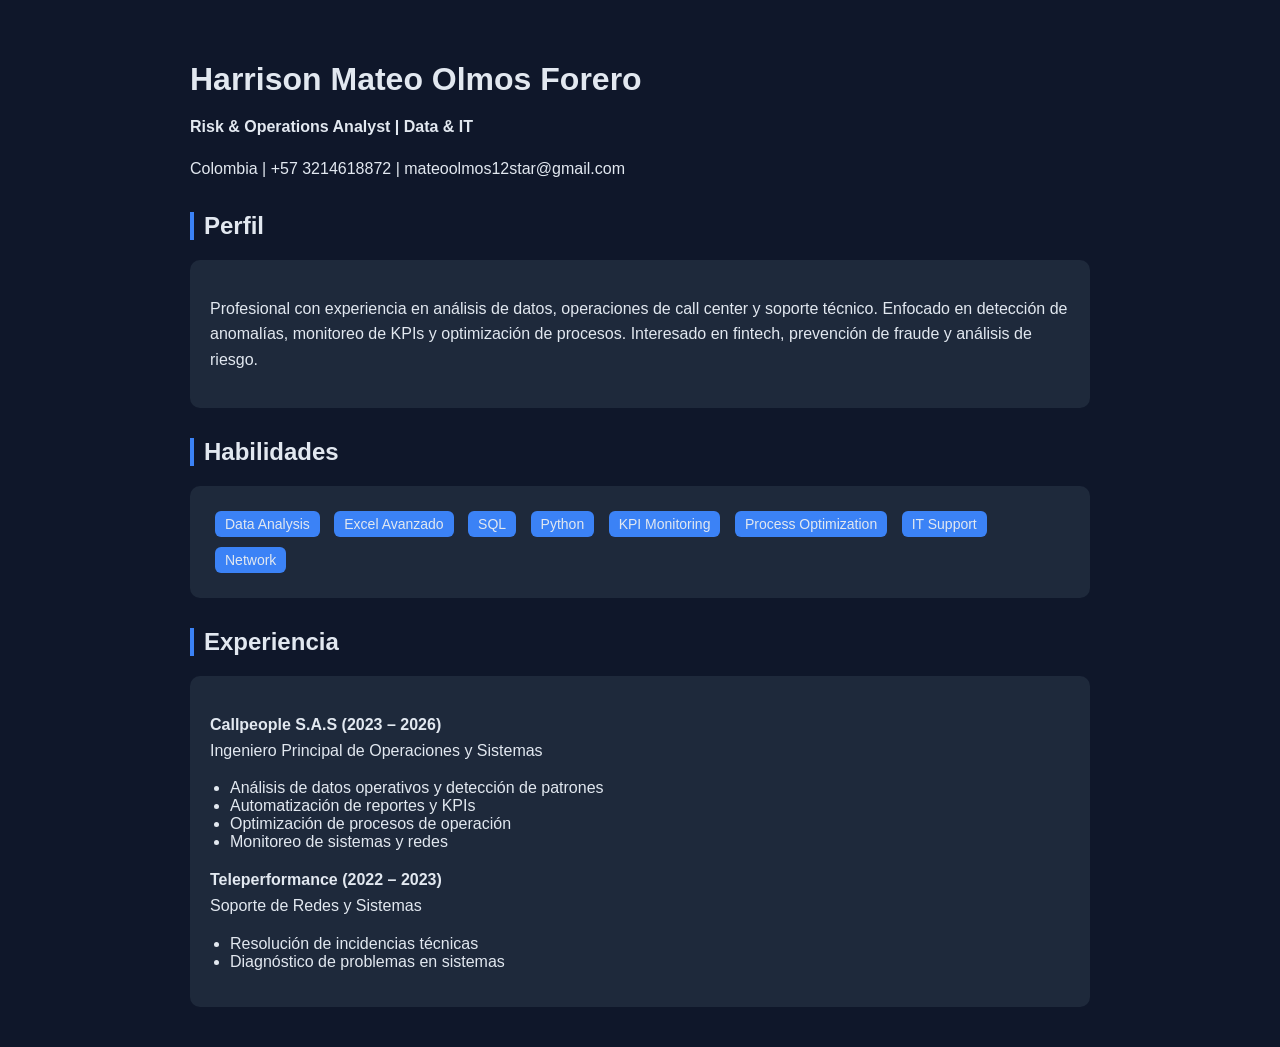
==== index.html @ 79a31e53 "Harrison Olmos This file contains a personal webpage for Harrison Olmos, detailing his professional " ====
<!DOCTYPE html>
<html lang="es">
<head>
<meta charset="UTF-8">
<title>Harrison Olmos | Risk & Data Analyst</title>

<style>
body {
    font-family: 'Segoe UI', sans-serif;
    background: #0f172a;
    color: #e2e8f0;
    margin: 0;
}

.container {
    max-width: 900px;
    margin: auto;
    padding: 40px;
}

h1 {
    font-size: 32px;
    margin-bottom: 5px;
}

h2 {
    border-left: 4px solid #3b82f6;
    padding-left: 10px;
    margin-top: 30px;
}

p {
    line-height: 1.6;
}

.card {
    background: #1e293b;
    padding: 20px;
    border-radius: 10px;
    margin-top: 15px;
}

ul {
    padding-left: 20px;
}

.tag {
    display: inline-block;
    background: #3b82f6;
    padding: 5px 10px;
    margin: 5px;
    border-radius: 6px;
    font-size: 14px;
}
</style>

</head>

<body>

<div class="container">

<h1>Harrison Mateo Olmos Forero</h1>
<p><b>Risk & Operations Analyst | Data & IT</b></p>
<p>Colombia | +57 3214618872 | mateoolmos12star@gmail.com</p>

<h2>Perfil</h2>
<div class="card">
<p>
Profesional con experiencia en análisis de datos, operaciones de call center y soporte técnico.
Enfocado en detección de anomalías, monitoreo de KPIs y optimización de procesos.
Interesado en fintech, prevención de fraude y análisis de riesgo.
</p>
</div>

<h2>Habilidades</h2>
<div class="card">
<span class="tag">Data Analysis</span>
<span class="tag">Excel Avanzado</span>
<span class="tag">SQL</span>
<span class="tag">Python</span>
<span class="tag">KPI Monitoring</span>
<span class="tag">Process Optimization</span>
<span class="tag">IT Support</span>
<span class="tag">Network</span>
</div>

<h2>Experiencia</h2>
<div class="card">
<p><b>Callpeople S.A.S (2023 – 2026)</b><br>
Ingeniero Principal de Operaciones y Sistemas</p>

<ul>
<li>Análisis de datos operativos y detección de patrones</li>
<li>Automatización de reportes y KPIs</li>
<li>Optimización de procesos de operación</li>
<li>Monitoreo de sistemas y redes</li>
</ul>

<p><b>Teleperformance (2022 – 2023)</b><br>
Soporte de Redes y Sistemas</p>

<ul>
<li>Resolución de incidencias técnicas</li>
<li>Diagnóstico de problemas en sistemas</li>
</ul>

</div>

</div>

</body>
</html>
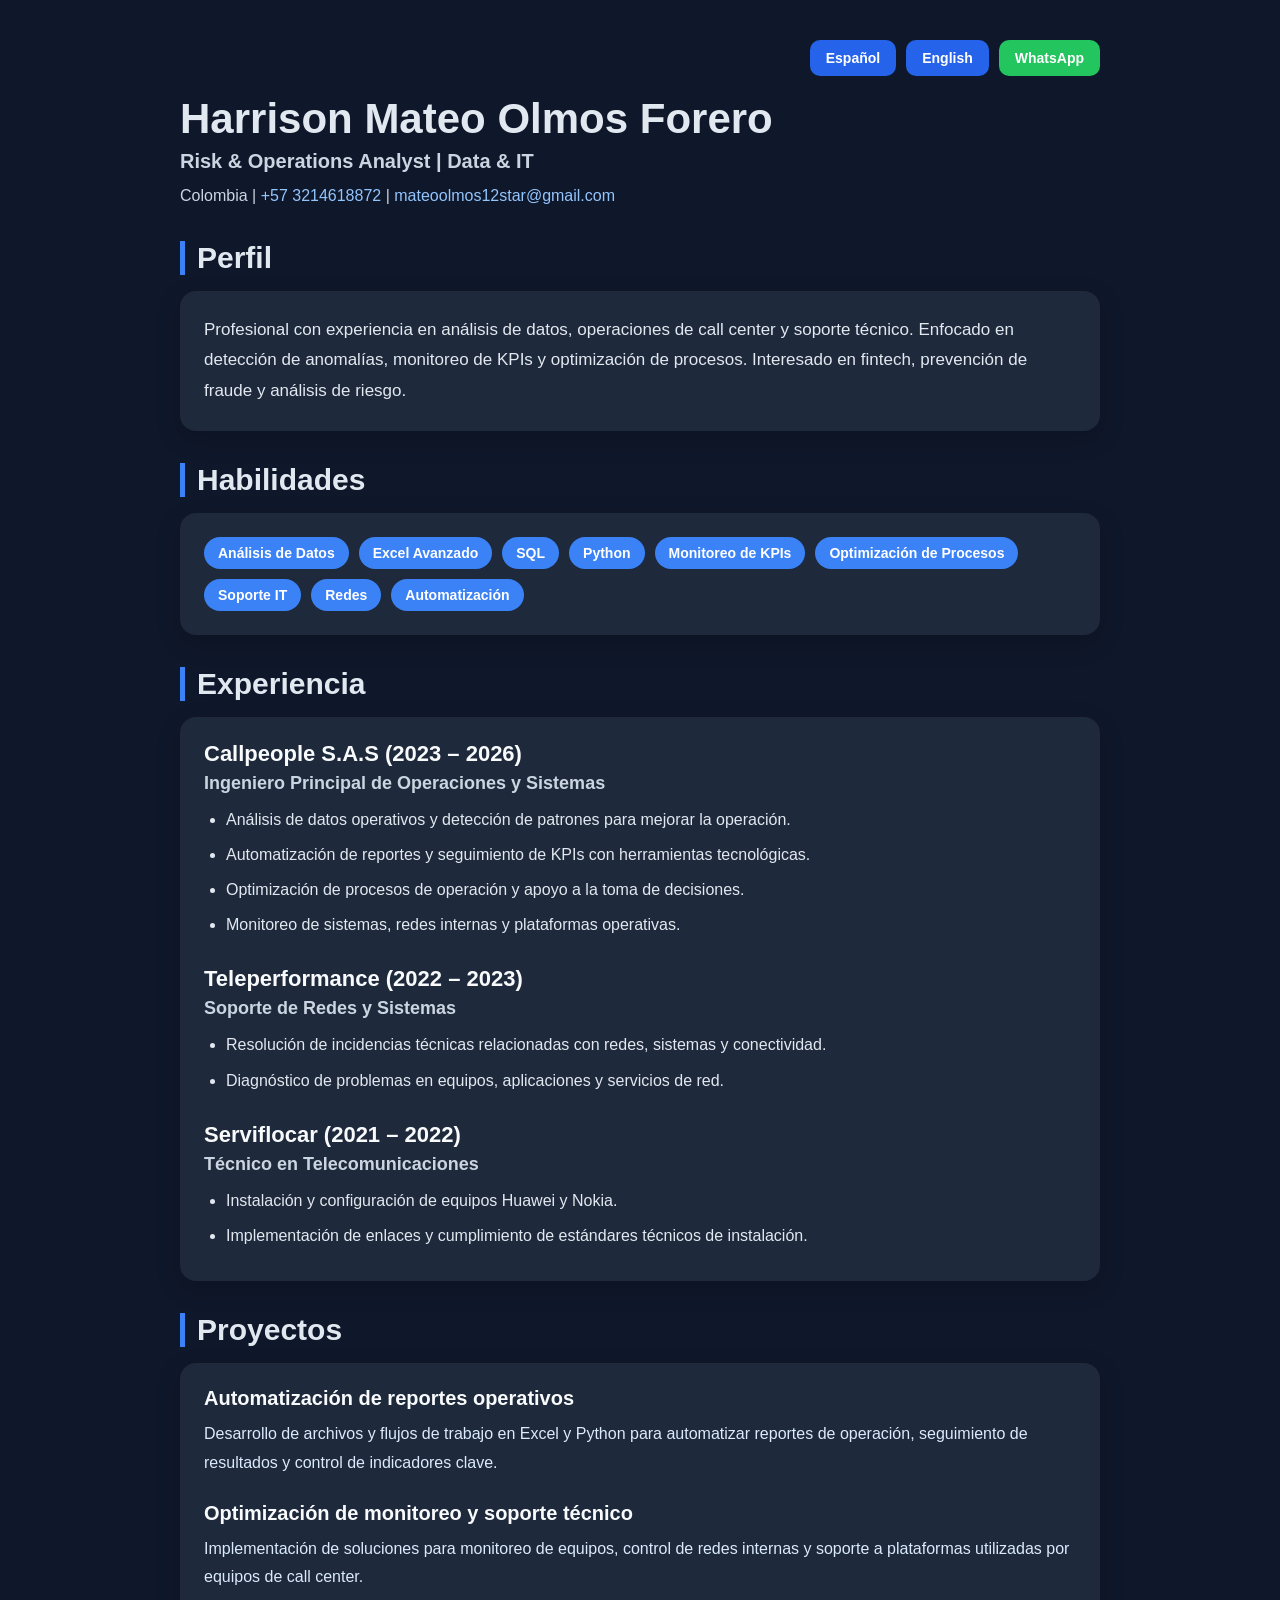
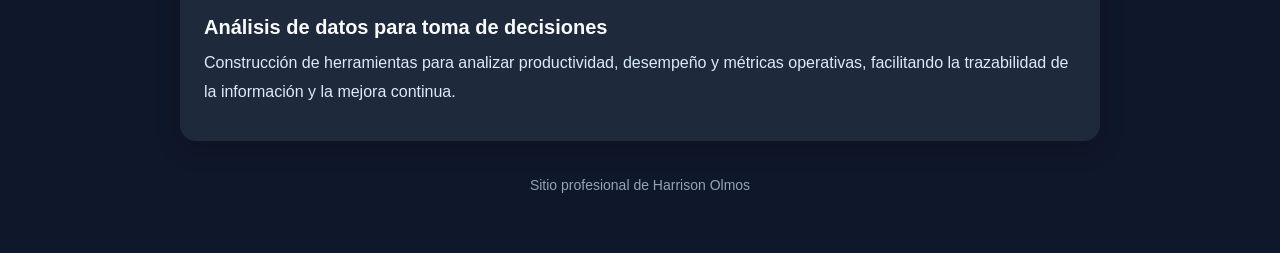
==== commit bbbc019e: "Refactor index.html for improved layout and styles Updated the HTML structure and styles for the per" ====
--- a/index.html
+++ b/index.html
@@ -1,113 +1,422 @@
 <!DOCTYPE html>
 <html lang="es">
 <head>
-<meta charset="UTF-8">
-<title>Harrison Olmos | Risk & Data Analyst</title>
-
-<style>
-body {
-    font-family: 'Segoe UI', sans-serif;
-    background: #0f172a;
-    color: #e2e8f0;
-    margin: 0;
-}
-
-.container {
-    max-width: 900px;
-    margin: auto;
-    padding: 40px;
-}
-
-h1 {
-    font-size: 32px;
-    margin-bottom: 5px;
-}
-
-h2 {
-    border-left: 4px solid #3b82f6;
-    padding-left: 10px;
-    margin-top: 30px;
-}
-
-p {
-    line-height: 1.6;
-}
-
-.card {
-    background: #1e293b;
-    padding: 20px;
-    border-radius: 10px;
-    margin-top: 15px;
-}
-
-ul {
-    padding-left: 20px;
-}
-
-.tag {
-    display: inline-block;
-    background: #3b82f6;
-    padding: 5px 10px;
-    margin: 5px;
-    border-radius: 6px;
-    font-size: 14px;
-}
-</style>
-
+  <meta charset="UTF-8" />
+  <meta name="viewport" content="width=device-width, initial-scale=1.0" />
+  <title>Harrison Olmos | Risk & Operations Analyst</title>
+  <style>
+    * {
+      box-sizing: border-box;
+    }
+
+    body {
+      font-family: "Segoe UI", Arial, sans-serif;
+      background: #0f172a;
+      color: #e2e8f0;
+      margin: 0;
+      padding: 0;
+    }
+
+    .container {
+      max-width: 960px;
+      margin: auto;
+      padding: 40px 20px 60px;
+    }
+
+    .topbar {
+      display: flex;
+      justify-content: flex-end;
+      gap: 10px;
+      margin-bottom: 20px;
+      flex-wrap: wrap;
+    }
+
+    .btn {
+      display: inline-block;
+      border: none;
+      border-radius: 10px;
+      padding: 10px 16px;
+      font-size: 14px;
+      font-weight: 600;
+      text-decoration: none;
+      cursor: pointer;
+      transition: 0.2s ease;
+    }
+
+    .btn-primary {
+      background: #2563eb;
+      color: white;
+    }
+
+    .btn-primary:hover {
+      background: #1d4ed8;
+    }
+
+    .btn-whatsapp {
+      background: #22c55e;
+      color: white;
+    }
+
+    .btn-whatsapp:hover {
+      background: #16a34a;
+    }
+
+    h1 {
+      font-size: 42px;
+      margin: 0 0 8px;
+      line-height: 1.1;
+    }
+
+    .subtitle {
+      font-size: 20px;
+      font-weight: 700;
+      color: #cbd5e1;
+      margin-bottom: 10px;
+    }
+
+    .contact {
+      font-size: 16px;
+      color: #cbd5e1;
+      margin-bottom: 30px;
+      line-height: 1.6;
+    }
+
+    .contact a {
+      color: #93c5fd;
+      text-decoration: none;
+    }
+
+    .contact a:hover {
+      text-decoration: underline;
+    }
+
+    h2 {
+      border-left: 5px solid #3b82f6;
+      padding-left: 12px;
+      margin-top: 32px;
+      margin-bottom: 16px;
+      font-size: 30px;
+    }
+
+    .card {
+      background: #1e293b;
+      border-radius: 16px;
+      padding: 24px;
+      margin-bottom: 22px;
+      box-shadow: 0 8px 24px rgba(0, 0, 0, 0.18);
+    }
+
+    p {
+      line-height: 1.8;
+      font-size: 17px;
+      margin: 0;
+    }
+
+    .tags {
+      display: flex;
+      flex-wrap: wrap;
+      gap: 10px;
+    }
+
+    .tag {
+      background: #3b82f6;
+      color: white;
+      padding: 8px 14px;
+      border-radius: 999px;
+      font-size: 14px;
+      font-weight: 600;
+    }
+
+    .job {
+      margin-bottom: 28px;
+    }
+
+    .job:last-child {
+      margin-bottom: 0;
+    }
+
+    .job-title {
+      font-size: 22px;
+      font-weight: 800;
+      margin-bottom: 6px;
+      color: #f8fafc;
+    }
+
+    .job-role {
+      font-size: 18px;
+      color: #cbd5e1;
+      margin-bottom: 12px;
+      font-weight: 600;
+    }
+
+    ul {
+      margin: 0;
+      padding-left: 22px;
+    }
+
+    li {
+      margin-bottom: 8px;
+      line-height: 1.7;
+      font-size: 16px;
+    }
+
+    .project {
+      margin-bottom: 24px;
+    }
+
+    .project:last-child {
+      margin-bottom: 0;
+    }
+
+    .project-title {
+      font-size: 20px;
+      font-weight: 800;
+      margin-bottom: 10px;
+      color: #f8fafc;
+    }
+
+    .project-desc {
+      font-size: 16px;
+      line-height: 1.8;
+      color: #dbeafe;
+      margin-bottom: 10px;
+    }
+
+    .footer {
+      margin-top: 36px;
+      text-align: center;
+      color: #94a3b8;
+      font-size: 14px;
+    }
+
+    @media (max-width: 700px) {
+      h1 {
+        font-size: 30px;
+      }
+
+      .subtitle {
+        font-size: 17px;
+      }
+
+      h2 {
+        font-size: 24px;
+      }
+
+      .card {
+        padding: 18px;
+      }
+    }
+  </style>
 </head>
-
 <body>
-
-<div class="container">
-
-<h1>Harrison Mateo Olmos Forero</h1>
-<p><b>Risk & Operations Analyst | Data & IT</b></p>
-<p>Colombia | +57 3214618872 | mateoolmos12star@gmail.com</p>
-
-<h2>Perfil</h2>
-<div class="card">
-<p>
-Profesional con experiencia en análisis de datos, operaciones de call center y soporte técnico.
-Enfocado en detección de anomalías, monitoreo de KPIs y optimización de procesos.
-Interesado en fintech, prevención de fraude y análisis de riesgo.
-</p>
-</div>
-
-<h2>Habilidades</h2>
-<div class="card">
-<span class="tag">Data Analysis</span>
-<span class="tag">Excel Avanzado</span>
-<span class="tag">SQL</span>
-<span class="tag">Python</span>
-<span class="tag">KPI Monitoring</span>
-<span class="tag">Process Optimization</span>
-<span class="tag">IT Support</span>
-<span class="tag">Network</span>
-</div>
-
-<h2>Experiencia</h2>
-<div class="card">
-<p><b>Callpeople S.A.S (2023 – 2026)</b><br>
-Ingeniero Principal de Operaciones y Sistemas</p>
-
-<ul>
-<li>Análisis de datos operativos y detección de patrones</li>
-<li>Automatización de reportes y KPIs</li>
-<li>Optimización de procesos de operación</li>
-<li>Monitoreo de sistemas y redes</li>
-</ul>
-
-<p><b>Teleperformance (2022 – 2023)</b><br>
-Soporte de Redes y Sistemas</p>
-
-<ul>
-<li>Resolución de incidencias técnicas</li>
-<li>Diagnóstico de problemas en sistemas</li>
-</ul>
-
-</div>
-
-</div>
-
+  <div class="container">
+    <div class="topbar">
+      <button class="btn btn-primary" onclick="setLanguage('es')">Español</button>
+      <button class="btn btn-primary" onclick="setLanguage('en')">English</button>
+      <a
+        class="btn btn-whatsapp"
+        href="https://wa.me/573214618872"
+        target="_blank"
+        rel="noopener noreferrer"
+      >
+        WhatsApp
+      </a>
+    </div>
+
+    <h1 id="name">Harrison Mateo Olmos Forero</h1>
+    <div class="subtitle" id="headline">Risk & Operations Analyst | Data & IT</div>
+    <div class="contact">
+      <span id="location">Colombia</span> |
+      <a href="tel:+573214618872">+57 3214618872</a> |
+      <a href="mailto:mateoolmos12star@gmail.com">mateoolmos12star@gmail.com</a>
+    </div>
+
+    <h2 id="profile-title">Perfil</h2>
+    <div class="card">
+      <p id="profile-text">
+        Profesional con experiencia en análisis de datos, operaciones de call center y soporte técnico.
+        Enfocado en detección de anomalías, monitoreo de KPIs y optimización de procesos. Interesado en
+        fintech, prevención de fraude y análisis de riesgo.
+      </p>
+    </div>
+
+    <h2 id="skills-title">Habilidades</h2>
+    <div class="card">
+      <div class="tags">
+        <span class="tag" data-es="Análisis de Datos" data-en="Data Analysis">Análisis de Datos</span>
+        <span class="tag" data-es="Excel Avanzado" data-en="Advanced Excel">Excel Avanzado</span>
+        <span class="tag" data-es="SQL" data-en="SQL">SQL</span>
+        <span class="tag" data-es="Python" data-en="Python">Python</span>
+        <span class="tag" data-es="Monitoreo de KPIs" data-en="KPI Monitoring">Monitoreo de KPIs</span>
+        <span class="tag" data-es="Optimización de Procesos" data-en="Process Optimization">Optimización de Procesos</span>
+        <span class="tag" data-es="Soporte IT" data-en="IT Support">Soporte IT</span>
+        <span class="tag" data-es="Redes" data-en="Networks">Redes</span>
+        <span class="tag" data-es="Automatización" data-en="Automation">Automatización</span>
+      </div>
+    </div>
+
+    <h2 id="experience-title">Experiencia</h2>
+    <div class="card">
+      <div class="job">
+        <div class="job-title">Callpeople S.A.S (2023 – 2026)</div>
+        <div class="job-role" id="job1-role">Ingeniero Principal de Operaciones y Sistemas</div>
+        <ul>
+          <li id="job1-li1">Análisis de datos operativos y detección de patrones para mejorar la operación.</li>
+          <li id="job1-li2">Automatización de reportes y seguimiento de KPIs con herramientas tecnológicas.</li>
+          <li id="job1-li3">Optimización de procesos de operación y apoyo a la toma de decisiones.</li>
+          <li id="job1-li4">Monitoreo de sistemas, redes internas y plataformas operativas.</li>
+        </ul>
+      </div>
+
+      <div class="job">
+        <div class="job-title">Teleperformance (2022 – 2023)</div>
+        <div class="job-role" id="job2-role">Soporte de Redes y Sistemas</div>
+        <ul>
+          <li id="job2-li1">Resolución de incidencias técnicas relacionadas con redes, sistemas y conectividad.</li>
+          <li id="job2-li2">Diagnóstico de problemas en equipos, aplicaciones y servicios de red.</li>
+        </ul>
+      </div>
+
+      <div class="job">
+        <div class="job-title">Serviflocar (2021 – 2022)</div>
+        <div class="job-role" id="job3-role">Técnico en Telecomunicaciones</div>
+        <ul>
+          <li id="job3-li1">Instalación y configuración de equipos Huawei y Nokia.</li>
+          <li id="job3-li2">Implementación de enlaces y cumplimiento de estándares técnicos de instalación.</li>
+        </ul>
+      </div>
+    </div>
+
+    <h2 id="projects-title">Proyectos</h2>
+    <div class="card">
+      <div class="project">
+        <div class="project-title" id="project1-title">Automatización de reportes operativos</div>
+        <div class="project-desc" id="project1-desc">
+          Desarrollo de archivos y flujos de trabajo en Excel y Python para automatizar reportes de operación,
+          seguimiento de resultados y control de indicadores clave.
+        </div>
+      </div>
+
+      <div class="project">
+        <div class="project-title" id="project2-title">Optimización de monitoreo y soporte técnico</div>
+        <div class="project-desc" id="project2-desc">
+          Implementación de soluciones para monitoreo de equipos, control de redes internas y soporte a plataformas
+          utilizadas por equipos de call center.
+        </div>
+      </div>
+
+      <div class="project">
+        <div class="project-title" id="project3-title">Análisis de datos para toma de decisiones</div>
+        <div class="project-desc" id="project3-desc">
+          Construcción de herramientas para analizar productividad, desempeño y métricas operativas, facilitando la
+          trazabilidad de la información y la mejora continua.
+        </div>
+      </div>
+    </div>
+
+    <div class="footer" id="footer-text">
+      Sitio profesional de Harrison Olmos
+    </div>
+  </div>
+
+  <script>
+    const content = {
+      es: {
+        headline: "Risk & Operations Analyst | Data & IT",
+        location: "Colombia",
+        profileTitle: "Perfil",
+        profileText:
+          "Profesional con experiencia en análisis de datos, operaciones de call center y soporte técnico. Enfocado en detección de anomalías, monitoreo de KPIs y optimización de procesos. Interesado en fintech, prevención de fraude y análisis de riesgo.",
+        skillsTitle: "Habilidades",
+        experienceTitle: "Experiencia",
+        job1Role: "Ingeniero Principal de Operaciones y Sistemas",
+        job1Li1: "Análisis de datos operativos y detección de patrones para mejorar la operación.",
+        job1Li2: "Automatización de reportes y seguimiento de KPIs con herramientas tecnológicas.",
+        job1Li3: "Optimización de procesos de operación y apoyo a la toma de decisiones.",
+        job1Li4: "Monitoreo de sistemas, redes internas y plataformas operativas.",
+        job2Role: "Soporte de Redes y Sistemas",
+        job2Li1: "Resolución de incidencias técnicas relacionadas con redes, sistemas y conectividad.",
+        job2Li2: "Diagnóstico de problemas en equipos, aplicaciones y servicios de red.",
+        job3Role: "Técnico en Telecomunicaciones",
+        job3Li1: "Instalación y configuración de equipos Huawei y Nokia.",
+        job3Li2: "Implementación de enlaces y cumplimiento de estándares técnicos de instalación.",
+        projectsTitle: "Proyectos",
+        project1Title: "Automatización de reportes operativos",
+        project1Desc:
+          "Desarrollo de archivos y flujos de trabajo en Excel y Python para automatizar reportes de operación, seguimiento de resultados y control de indicadores clave.",
+        project2Title: "Optimización de monitoreo y soporte técnico",
+        project2Desc:
+          "Implementación de soluciones para monitoreo de equipos, control de redes internas y soporte a plataformas utilizadas por equipos de call center.",
+        project3Title: "Análisis de datos para toma de decisiones",
+        project3Desc:
+          "Construcción de herramientas para analizar productividad, desempeño y métricas operativas, facilitando la trazabilidad de la información y la mejora continua.",
+        footer: "Sitio profesional de Harrison Olmos"
+      },
+      en: {
+        headline: "Risk & Operations Analyst | Data & IT",
+        location: "Colombia",
+        profileTitle: "Profile",
+        profileText:
+          "Professional with experience in data analysis, call center operations, and technical support. Focused on anomaly detection, KPI monitoring, and process optimization. Interested in fintech, fraud prevention, and risk analysis.",
+        skillsTitle: "Skills",
+        experienceTitle: "Experience",
+        job1Role: "Lead Operations & Systems Engineer",
+        job1Li1: "Operational data analysis and pattern detection to improve performance.",
+        job1Li2: "Automation of reports and KPI tracking using technology-driven tools.",
+        job1Li3: "Process optimization and support for operational decision-making.",
+        job1Li4: "Monitoring of systems, internal networks, and operational platforms.",
+        job2Role: "Network & Systems Support",
+        job2Li1: "Resolution of technical incidents related to networks, systems, and connectivity.",
+        job2Li2: "Diagnosis of issues involving devices, applications, and network services.",
+        job3Role: "Telecommunications Technician",
+        job3Li1: "Installation and configuration of Huawei and Nokia equipment.",
+        job3Li2: "Link deployment and compliance with technical installation standards.",
+        projectsTitle: "Projects",
+        project1Title: "Operational reporting automation",
+        project1Desc:
+          "Development of Excel and Python workflows to automate operational reports, performance tracking, and key indicator control.",
+        project2Title: "Monitoring and technical support optimization",
+        project2Desc:
+          "Implementation of solutions for device monitoring, internal network control, and support for platforms used by call center teams.",
+        project3Title: "Data analysis for decision-making",
+        project3Desc:
+          "Built tools to analyze productivity, performance, and operational metrics, improving traceability and continuous improvement.",
+        footer: "Professional website of Harrison Olmos"
+      }
+    };
+
+    function setLanguage(lang) {
+      document.documentElement.lang = lang;
+      document.getElementById("headline").textContent = content[lang].headline;
+      document.getElementById("location").textContent = content[lang].location;
+      document.getElementById("profile-title").textContent = content[lang].profileTitle;
+      document.getElementById("profile-text").textContent = content[lang].profileText;
+      document.getElementById("skills-title").textContent = content[lang].skillsTitle;
+      document.getElementById("experience-title").textContent = content[lang].experienceTitle;
+      document.getElementById("job1-role").textContent = content[lang].job1Role;
+      document.getElementById("job1-li1").textContent = content[lang].job1Li1;
+      document.getElementById("job1-li2").textContent = content[lang].job1Li2;
+      document.getElementById("job1-li3").textContent = content[lang].job1Li3;
+      document.getElementById("job1-li4").textContent = content[lang].job1Li4;
+      document.getElementById("job2-role").textContent = content[lang].job2Role;
+      document.getElementById("job2-li1").textContent = content[lang].job2Li1;
+      document.getElementById("job2-li2").textContent = content[lang].job2Li2;
+      document.getElementById("job3-role").textContent = content[lang].job3Role;
+      document.getElementById("job3-li1").textContent = content[lang].job3Li1;
+      document.getElementById("job3-li2").textContent = content[lang].job3Li2;
+      document.getElementById("projects-title").textContent = content[lang].projectsTitle;
+      document.getElementById("project1-title").textContent = content[lang].project1Title;
+      document.getElementById("project1-desc").textContent = content[lang].project1Desc;
+      document.getElementById("project2-title").textContent = content[lang].project2Title;
+      document.getElementById("project2-desc").textContent = content[lang].project2Desc;
+      document.getElementById("project3-title").textContent = content[lang].project3Title;
+      document.getElementById("project3-desc").textContent = content[lang].project3Desc;
+      document.getElementById("footer-text").textContent = content[lang].footer;
+
+      document.querySelectorAll(".tag").forEach(tag => {
+        tag.textContent = tag.getAttribute(`data-${lang}`);
+      });
+    }
+  </script>
 </body>
 </html>
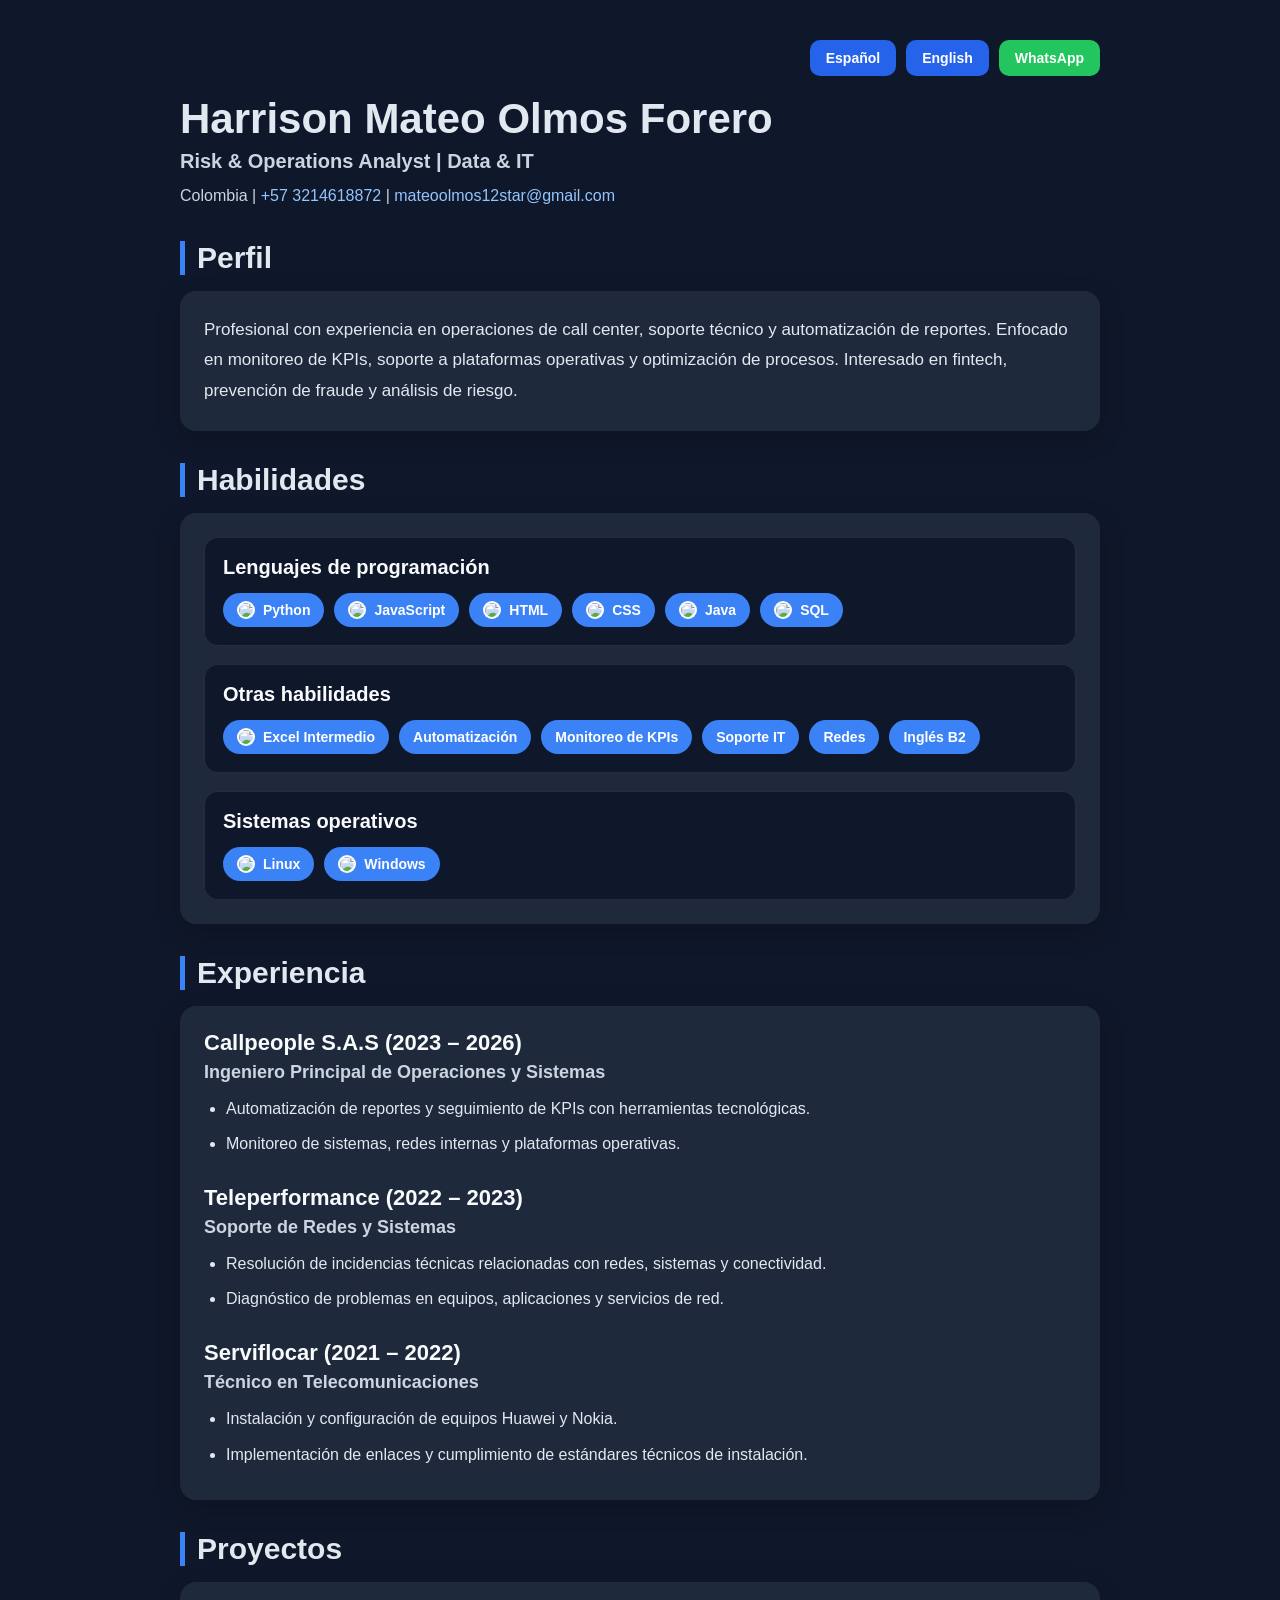
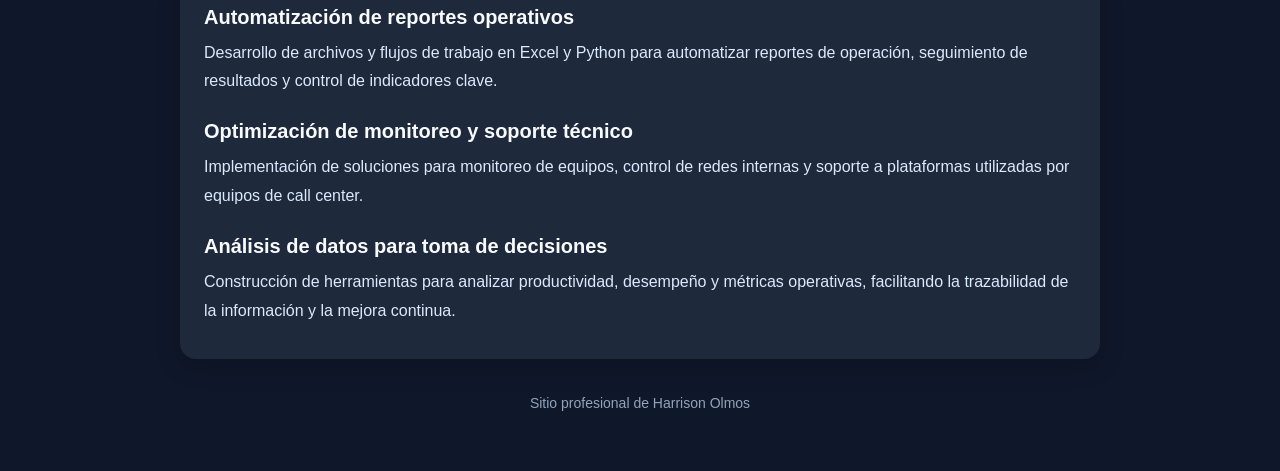
==== commit a67ef0ab: "Update Excel icon in skills section" ====
--- a/index.html
+++ b/index.html
@@ -98,6 +98,13 @@
       font-size: 30px;
     }
 
+    h3 {
+      font-size: 20px;
+      margin-top: 0;
+      margin-bottom: 14px;
+      color: #f8fafc;
+    }
+
     .card {
       background: #1e293b;
       border-radius: 16px;
@@ -106,6 +113,18 @@
       box-shadow: 0 8px 24px rgba(0, 0, 0, 0.18);
     }
 
+    .subcard {
+      background: #0f172a;
+      border: 1px solid rgba(148, 163, 184, 0.15);
+      border-radius: 14px;
+      padding: 18px;
+      margin-bottom: 18px;
+    }
+
+    .subcard:last-child {
+      margin-bottom: 0;
+    }
+
     p {
       line-height: 1.8;
       font-size: 17px;
@@ -119,6 +138,9 @@
     }
 
     .tag {
+      display: inline-flex;
+      align-items: center;
+      gap: 8px;
       background: #3b82f6;
       color: white;
       padding: 8px 14px;
@@ -127,6 +149,20 @@
       font-weight: 600;
     }
 
+    .tag-icon {
+      width: 18px;
+      height: 18px;
+      object-fit: contain;
+      background: white;
+      border-radius: 50%;
+      padding: 2px;
+      flex-shrink: 0;
+    }
+
+    .tag-text {
+      display: inline-block;
+    }
+
     .job {
       margin-bottom: 28px;
     }
@@ -204,6 +240,10 @@
 
       .card {
         padding: 18px;
+      }
+
+      .subcard {
+        padding: 14px;
       }
     }
   </style>
@@ -215,7 +255,7 @@
       <button class="btn btn-primary" onclick="setLanguage('en')">English</button>
       <a
         class="btn btn-whatsapp"
-        href="https://wa.me/573214618872"
+        href="https://wa.me/573214618872?text=Hola%20Harrison,%20vi%20tu%20perfil%20y%20quisiera%20hablar%20contigo."
         target="_blank"
         rel="noopener noreferrer"
       >
@@ -234,24 +274,78 @@
     <h2 id="profile-title">Perfil</h2>
     <div class="card">
       <p id="profile-text">
-        Profesional con experiencia en análisis de datos, operaciones de call center y soporte técnico.
-        Enfocado en detección de anomalías, monitoreo de KPIs y optimización de procesos. Interesado en
+        Profesional con experiencia en operaciones de call center, soporte técnico y automatización de reportes.
+        Enfocado en monitoreo de KPIs, soporte a plataformas operativas y optimización de procesos. Interesado en
         fintech, prevención de fraude y análisis de riesgo.
       </p>
     </div>
 
     <h2 id="skills-title">Habilidades</h2>
     <div class="card">
-      <div class="tags">
-        <span class="tag" data-es="Análisis de Datos" data-en="Data Analysis">Análisis de Datos</span>
-        <span class="tag" data-es="Excel Avanzado" data-en="Advanced Excel">Excel Avanzado</span>
-        <span class="tag" data-es="SQL" data-en="SQL">SQL</span>
-        <span class="tag" data-es="Python" data-en="Python">Python</span>
-        <span class="tag" data-es="Monitoreo de KPIs" data-en="KPI Monitoring">Monitoreo de KPIs</span>
-        <span class="tag" data-es="Optimización de Procesos" data-en="Process Optimization">Optimización de Procesos</span>
-        <span class="tag" data-es="Soporte IT" data-en="IT Support">Soporte IT</span>
-        <span class="tag" data-es="Redes" data-en="Networks">Redes</span>
-        <span class="tag" data-es="Automatización" data-en="Automation">Automatización</span>
+      <div class="subcard">
+        <h3 id="programming-title">Lenguajes de programación</h3>
+        <div class="tags">
+          <span class="tag" data-es="Python" data-en="Python">
+            <img class="tag-icon" src="https://cdn.jsdelivr.net/gh/devicons/devicon/icons/python/python-original.svg" alt="Python" />
+            <span class="tag-text">Python</span>
+          </span>
+
+          <span class="tag" data-es="JavaScript" data-en="JavaScript">
+            <img class="tag-icon" src="https://cdn.jsdelivr.net/gh/devicons/devicon/icons/javascript/javascript-original.svg" alt="JavaScript" />
+            <span class="tag-text">JavaScript</span>
+          </span>
+
+          <span class="tag" data-es="HTML" data-en="HTML">
+            <img class="tag-icon" src="https://cdn.jsdelivr.net/gh/devicons/devicon/icons/html5/html5-original.svg" alt="HTML" />
+            <span class="tag-text">HTML</span>
+          </span>
+
+          <span class="tag" data-es="CSS" data-en="CSS">
+            <img class="tag-icon" src="https://cdn.jsdelivr.net/gh/devicons/devicon/icons/css3/css3-original.svg" alt="CSS" />
+            <span class="tag-text">CSS</span>
+          </span>
+
+          <span class="tag" data-es="Java" data-en="Java">
+            <img class="tag-icon" src="https://cdn.jsdelivr.net/gh/devicons/devicon/icons/java/java-original.svg" alt="Java" />
+            <span class="tag-text">Java</span>
+          </span>
+
+          <span class="tag" data-es="SQL" data-en="SQL">
+            <img class="tag-icon" src="https://cdn.jsdelivr.net/gh/devicons/devicon/icons/mysql/mysql-original.svg" alt="SQL" />
+            <span class="tag-text">SQL</span>
+          </span>
+        </div>
+      </div>
+
+      <div class="subcard">
+        <h3 id="other-skills-title">Otras habilidades</h3>
+        <div class="tags">
+          <span class="tag" data-es="Excel Intermedio" data-en="Intermediate Excel">
+          <img class="tag-icon" src="https://img.icons8.com/color/48/microsoft-excel-2019--v1.png" alt="Excel" />
+          <span class="tag-text">Excel Intermedio</span>
+        </span>
+
+          <span class="tag" data-es="Automatización" data-en="Automation">Automatización</span>
+          <span class="tag" data-es="Monitoreo de KPIs" data-en="KPI Monitoring">Monitoreo de KPIs</span>
+          <span class="tag" data-es="Soporte IT" data-en="IT Support">Soporte IT</span>
+          <span class="tag" data-es="Redes" data-en="Networks">Redes</span>
+          <span class="tag" data-es="Inglés B2" data-en="English B2">Inglés B2</span>
+        </div>
+      </div>
+
+      <div class="subcard">
+        <h3 id="systems-title">Sistemas operativos</h3>
+        <div class="tags">
+          <span class="tag" data-es="Linux" data-en="Linux">
+            <img class="tag-icon" src="https://cdn.jsdelivr.net/gh/devicons/devicon/icons/linux/linux-original.svg" alt="Linux" />
+            <span class="tag-text">Linux</span>
+          </span>
+
+          <span class="tag" data-es="Windows" data-en="Windows">
+            <img class="tag-icon" src="https://cdn.jsdelivr.net/gh/devicons/devicon/icons/windows8/windows8-original.svg" alt="Windows" />
+            <span class="tag-text">Windows</span>
+          </span>
+        </div>
       </div>
     </div>
 
@@ -261,9 +355,7 @@
         <div class="job-title">Callpeople S.A.S (2023 – 2026)</div>
         <div class="job-role" id="job1-role">Ingeniero Principal de Operaciones y Sistemas</div>
         <ul>
-          <li id="job1-li1">Análisis de datos operativos y detección de patrones para mejorar la operación.</li>
           <li id="job1-li2">Automatización de reportes y seguimiento de KPIs con herramientas tecnológicas.</li>
-          <li id="job1-li3">Optimización de procesos de operación y apoyo a la toma de decisiones.</li>
           <li id="job1-li4">Monitoreo de sistemas, redes internas y plataformas operativas.</li>
         </ul>
       </div>
@@ -326,13 +418,14 @@
         location: "Colombia",
         profileTitle: "Perfil",
         profileText:
-          "Profesional con experiencia en análisis de datos, operaciones de call center y soporte técnico. Enfocado en detección de anomalías, monitoreo de KPIs y optimización de procesos. Interesado en fintech, prevención de fraude y análisis de riesgo.",
+          "Profesional con experiencia en operaciones de call center, soporte técnico y automatización de reportes. Enfocado en monitoreo de KPIs, soporte a plataformas operativas y optimización de procesos. Interesado en fintech, prevención de fraude y análisis de riesgo.",
         skillsTitle: "Habilidades",
+        programmingTitle: "Lenguajes de programación",
+        otherSkillsTitle: "Otras habilidades",
+        systemsTitle: "Sistemas operativos",
         experienceTitle: "Experiencia",
         job1Role: "Ingeniero Principal de Operaciones y Sistemas",
-        job1Li1: "Análisis de datos operativos y detección de patrones para mejorar la operación.",
         job1Li2: "Automatización de reportes y seguimiento de KPIs con herramientas tecnológicas.",
-        job1Li3: "Optimización de procesos de operación y apoyo a la toma de decisiones.",
         job1Li4: "Monitoreo de sistemas, redes internas y plataformas operativas.",
         job2Role: "Soporte de Redes y Sistemas",
         job2Li1: "Resolución de incidencias técnicas relacionadas con redes, sistemas y conectividad.",
@@ -357,13 +450,14 @@
         location: "Colombia",
         profileTitle: "Profile",
         profileText:
-          "Professional with experience in data analysis, call center operations, and technical support. Focused on anomaly detection, KPI monitoring, and process optimization. Interested in fintech, fraud prevention, and risk analysis.",
+          "Professional with experience in call center operations, technical support, and report automation. Focused on KPI monitoring, support for operational platforms, and process optimization. Interested in fintech, fraud prevention, and risk analysis.",
         skillsTitle: "Skills",
+        programmingTitle: "Programming Languages",
+        otherSkillsTitle: "Other Skills",
+        systemsTitle: "Operating Systems",
         experienceTitle: "Experience",
         job1Role: "Lead Operations & Systems Engineer",
-        job1Li1: "Operational data analysis and pattern detection to improve performance.",
         job1Li2: "Automation of reports and KPI tracking using technology-driven tools.",
-        job1Li3: "Process optimization and support for operational decision-making.",
         job1Li4: "Monitoring of systems, internal networks, and operational platforms.",
         job2Role: "Network & Systems Support",
         job2Li1: "Resolution of technical incidents related to networks, systems, and connectivity.",
@@ -392,11 +486,12 @@
       document.getElementById("profile-title").textContent = content[lang].profileTitle;
       document.getElementById("profile-text").textContent = content[lang].profileText;
       document.getElementById("skills-title").textContent = content[lang].skillsTitle;
+      document.getElementById("programming-title").textContent = content[lang].programmingTitle;
+      document.getElementById("other-skills-title").textContent = content[lang].otherSkillsTitle;
+      document.getElementById("systems-title").textContent = content[lang].systemsTitle;
       document.getElementById("experience-title").textContent = content[lang].experienceTitle;
       document.getElementById("job1-role").textContent = content[lang].job1Role;
-      document.getElementById("job1-li1").textContent = content[lang].job1Li1;
       document.getElementById("job1-li2").textContent = content[lang].job1Li2;
-      document.getElementById("job1-li3").textContent = content[lang].job1Li3;
       document.getElementById("job1-li4").textContent = content[lang].job1Li4;
       document.getElementById("job2-role").textContent = content[lang].job2Role;
       document.getElementById("job2-li1").textContent = content[lang].job2Li1;
@@ -414,7 +509,15 @@
       document.getElementById("footer-text").textContent = content[lang].footer;
 
       document.querySelectorAll(".tag").forEach(tag => {
-        tag.textContent = tag.getAttribute(`data-${lang}`);
+        const textSpan = tag.querySelector(".tag-text");
+        const translated = tag.getAttribute(`data-${lang}`);
+        if (translated) {
+          if (textSpan) {
+            textSpan.textContent = translated;
+          } else {
+            tag.textContent = translated;
+          }
+        }
       });
     }
   </script>
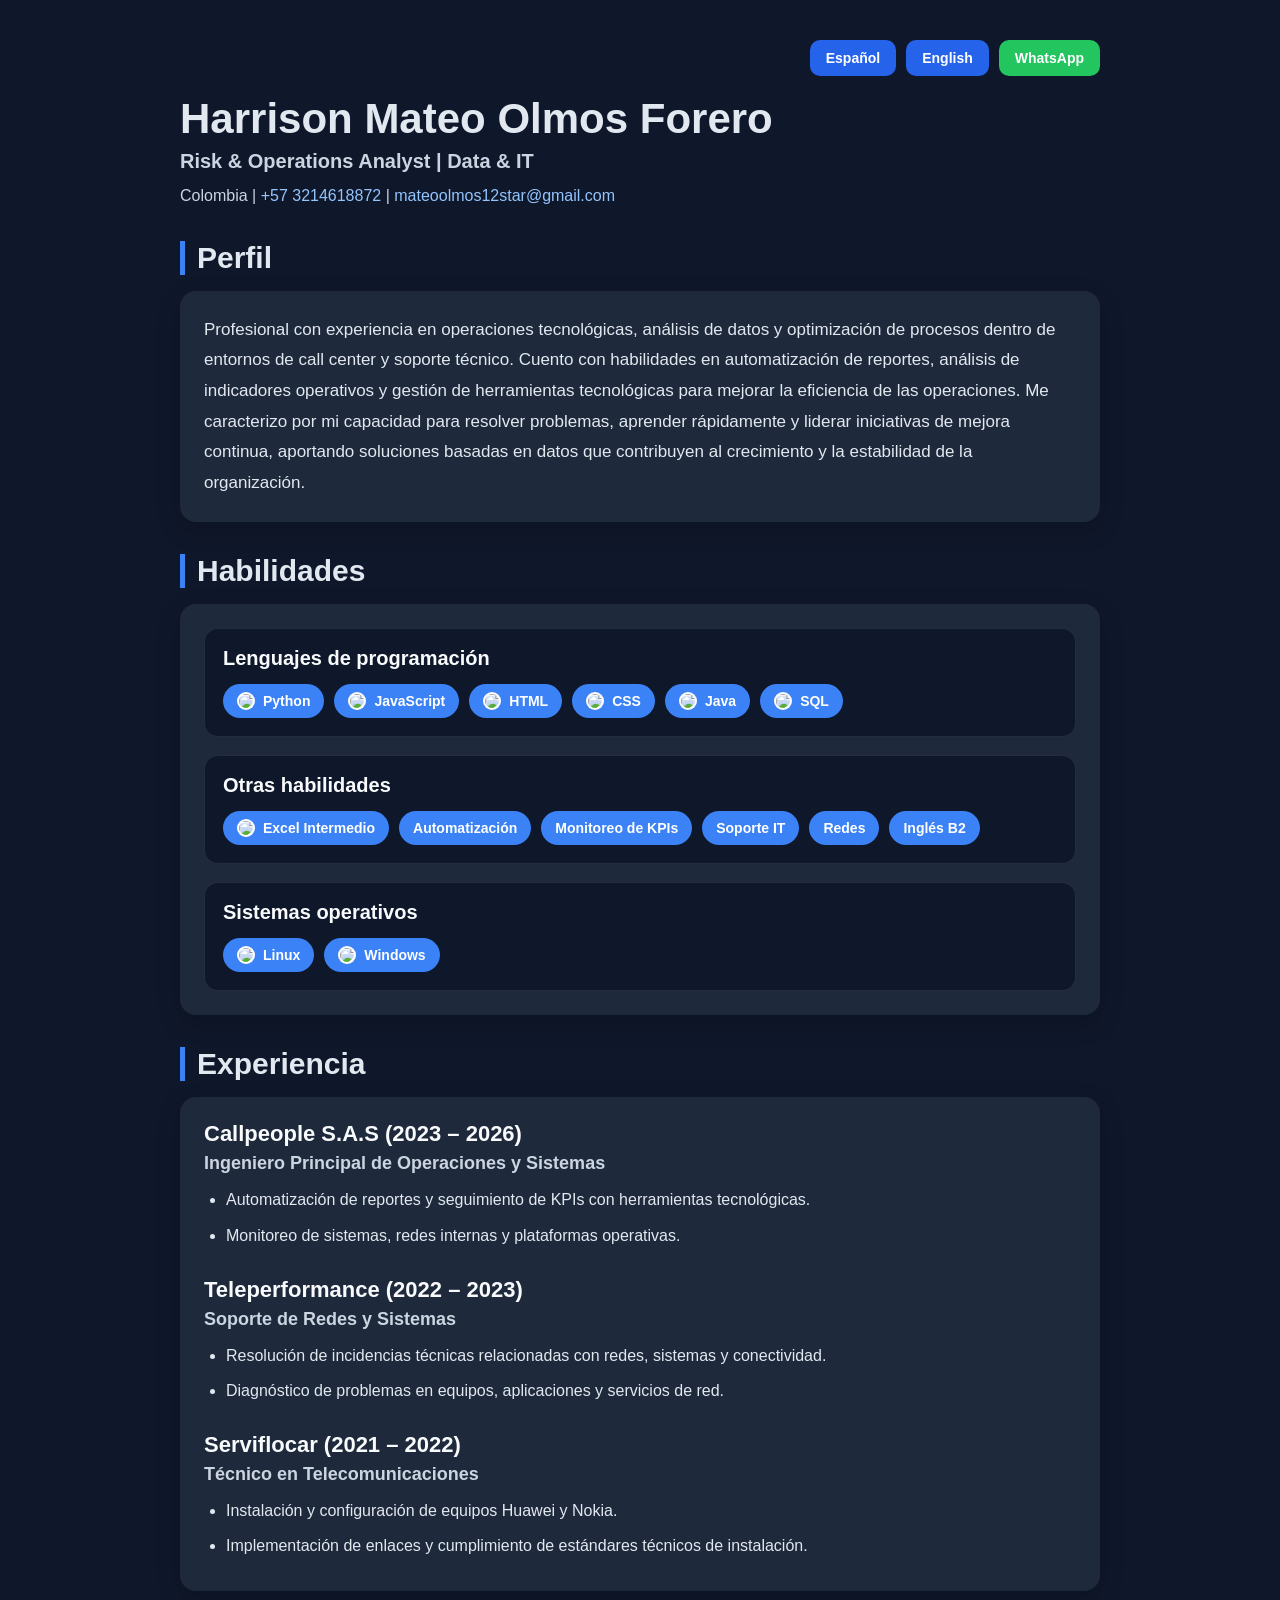
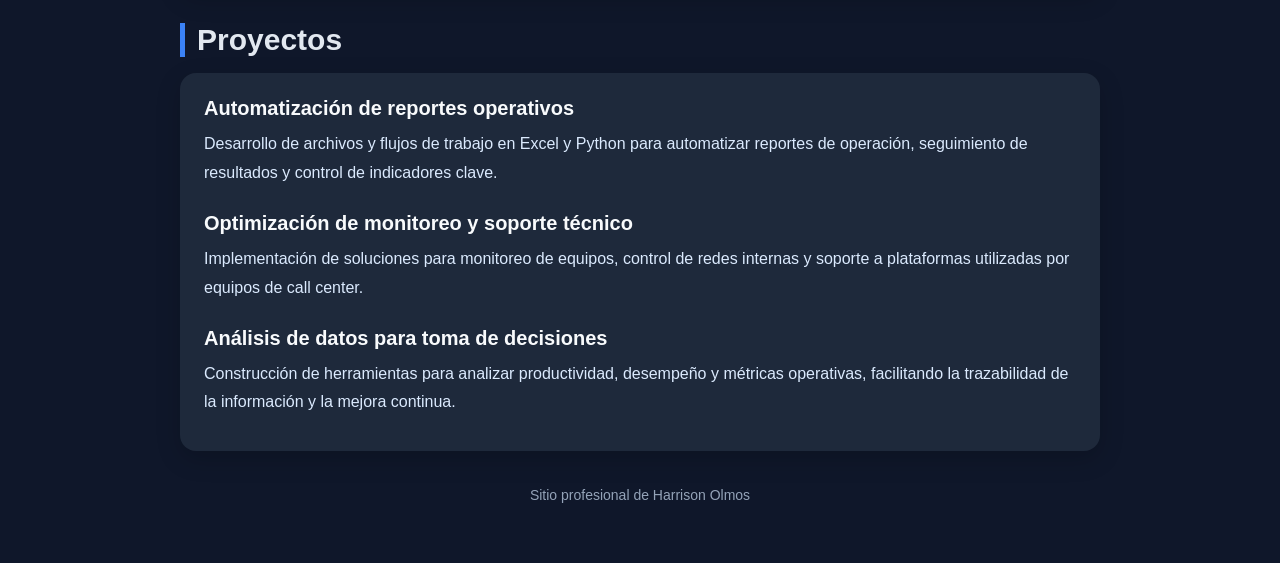
==== commit 051ee5eb: "Revise profile text for clarity and detail Updated profile description to reflect experience in tech" ====
--- a/index.html
+++ b/index.html
@@ -274,9 +274,9 @@
     <h2 id="profile-title">Perfil</h2>
     <div class="card">
       <p id="profile-text">
-        Profesional con experiencia en operaciones de call center, soporte técnico y automatización de reportes.
-        Enfocado en monitoreo de KPIs, soporte a plataformas operativas y optimización de procesos. Interesado en
-        fintech, prevención de fraude y análisis de riesgo.
+        Profesional con experiencia en operaciones tecnológicas, análisis de datos y optimización de procesos dentro de entornos de call center y soporte técnico. 
+        Cuento con habilidades en automatización de reportes, análisis de indicadores operativos y gestión de herramientas tecnológicas para mejorar la eficiencia de las operaciones.
+        Me caracterizo por mi capacidad para resolver problemas, aprender rápidamente y liderar iniciativas de mejora continua, aportando soluciones basadas en datos que contribuyen al crecimiento y la estabilidad de la organización.
       </p>
     </div>
 
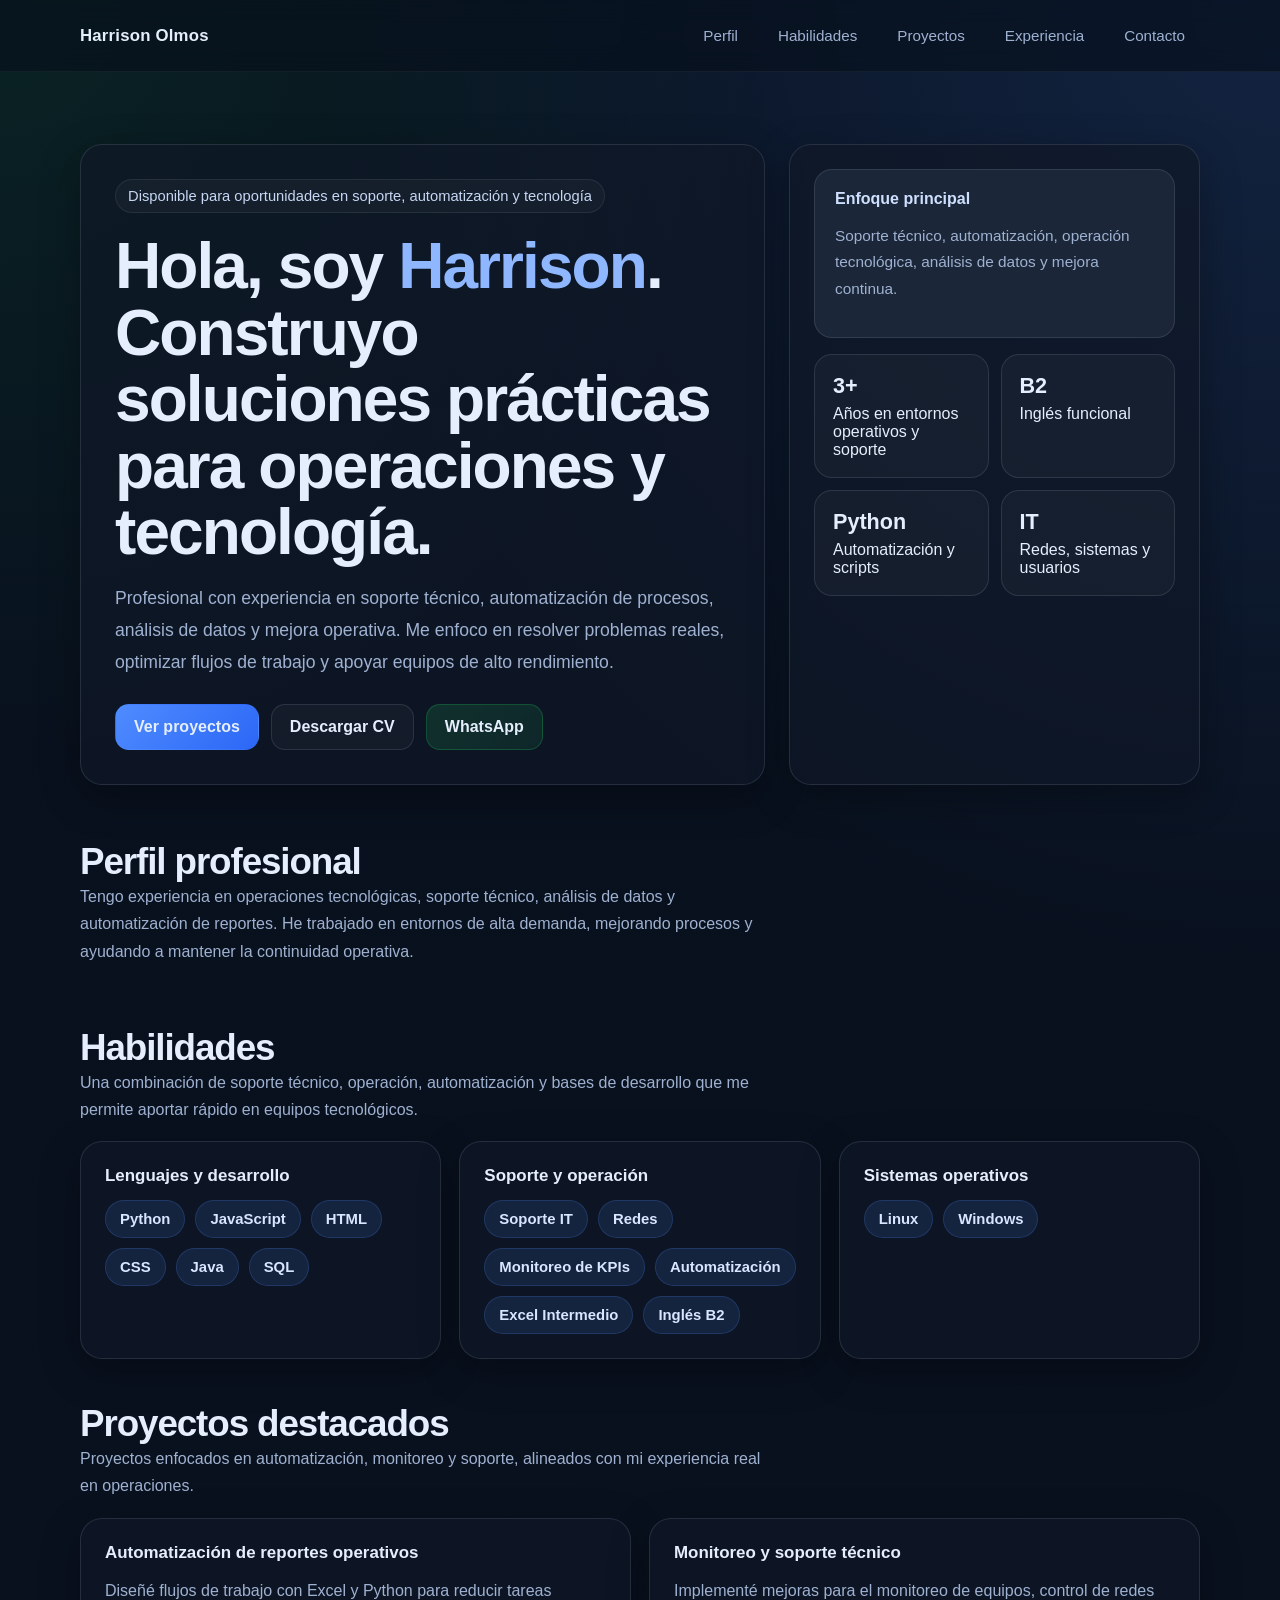
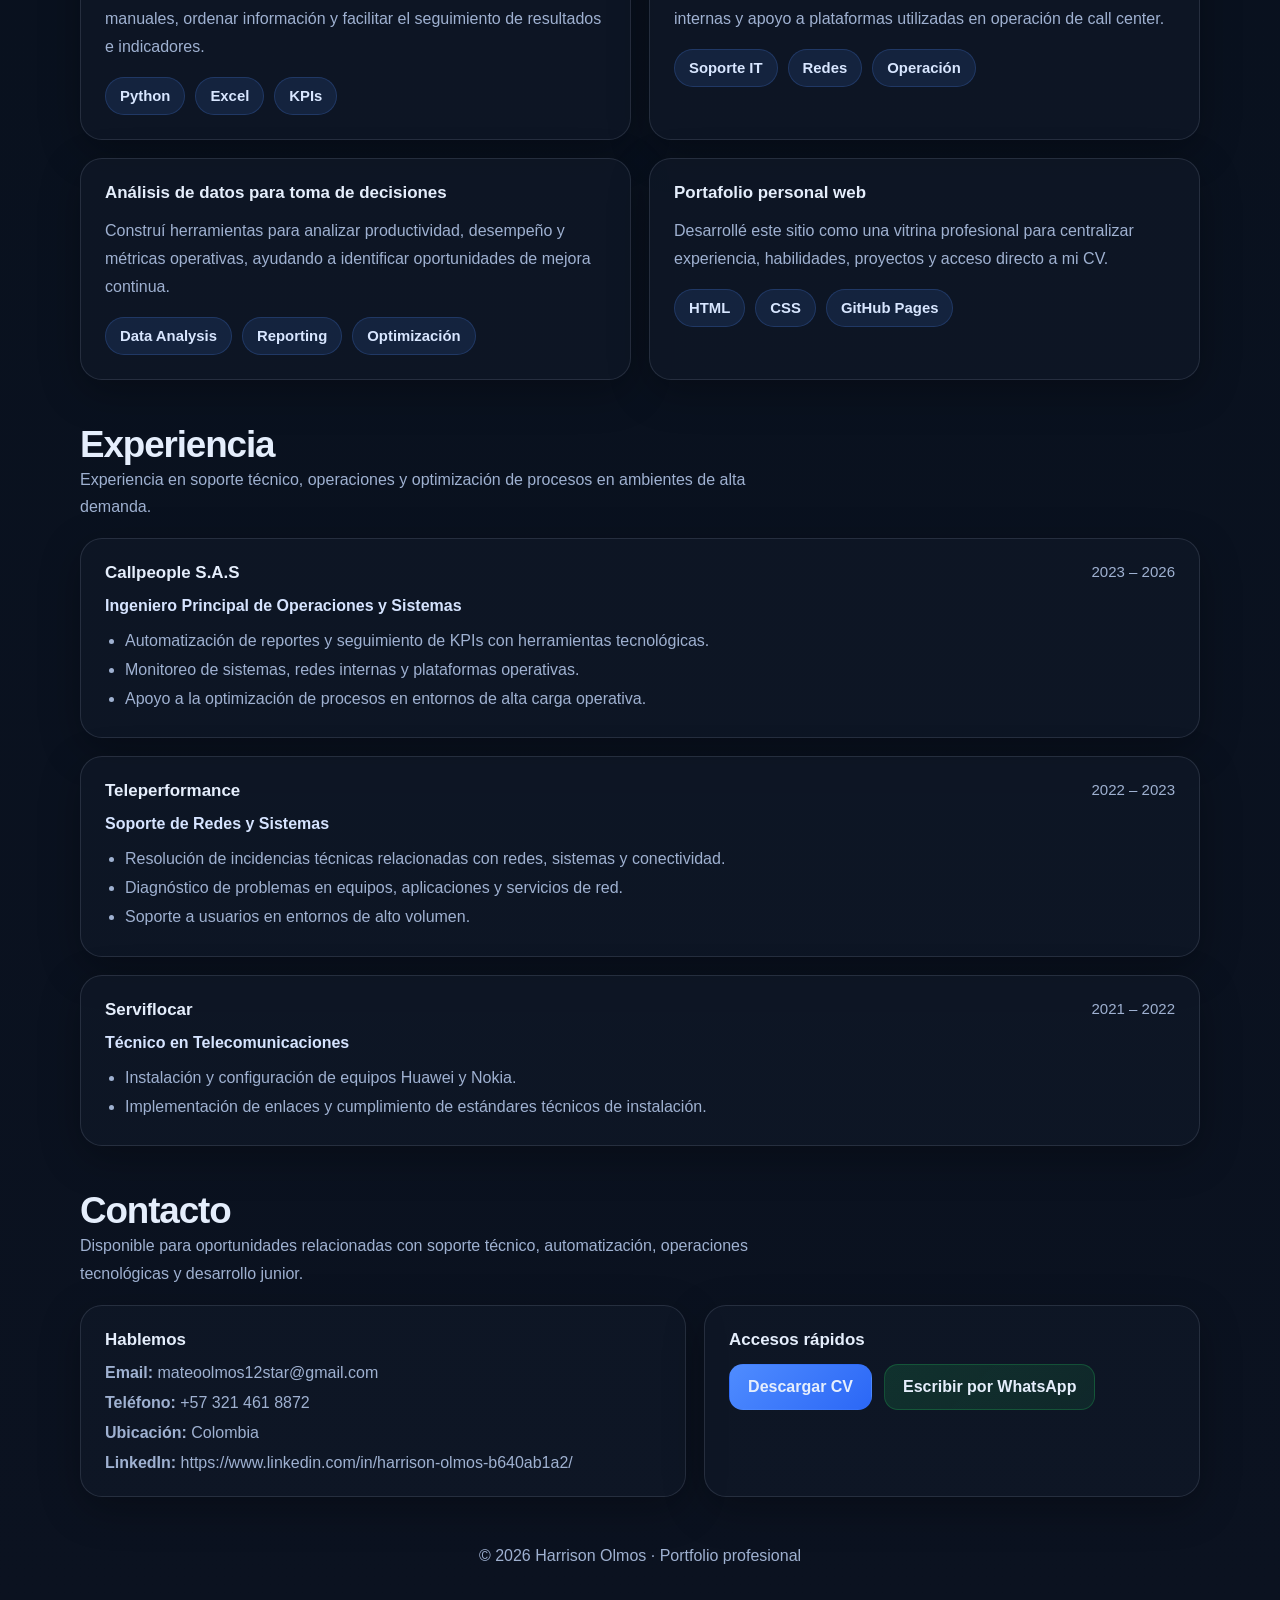
==== commit 42c95b60: "Update print statement from 'Hello' to 'Goodbye'" ====
--- a/index.html
+++ b/index.html
@@ -3,523 +3,636 @@
 <head>
   <meta charset="UTF-8" />
   <meta name="viewport" content="width=device-width, initial-scale=1.0" />
-  <title>Harrison Olmos | Risk & Operations Analyst</title>
+  <title>Harrison Olmos | Portfolio</title>
   <style>
-    * {
-      box-sizing: border-box;
-    }
-
+    :root {
+      --bg: #0b1220;
+      --panel: rgba(16, 24, 40, 0.72);
+      --panel-2: rgba(30, 41, 59, 0.88);
+      --text: #e5eefc;
+      --muted: #9fb1d1;
+      --line: rgba(148, 163, 184, 0.18);
+      --accent: #4f8cff;
+      --accent-2: #22c55e;
+      --shadow: 0 12px 40px rgba(0, 0, 0, 0.28);
+      --radius: 22px;
+      --max: 1120px;
+    }
+
+    * { box-sizing: border-box; }
+    html { scroll-behavior: smooth; }
     body {
-      font-family: "Segoe UI", Arial, sans-serif;
-      background: #0f172a;
-      color: #e2e8f0;
       margin: 0;
-      padding: 0;
-    }
+      font-family: Inter, "Segoe UI", Arial, sans-serif;
+      background:
+        radial-gradient(circle at top right, rgba(79, 140, 255, 0.16), transparent 28%),
+        radial-gradient(circle at top left, rgba(34, 197, 94, 0.10), transparent 22%),
+        linear-gradient(180deg, #07101d 0%, #0b1220 100%);
+      color: var(--text);
+    }
+
+    a { color: inherit; text-decoration: none; }
 
     .container {
-      max-width: 960px;
-      margin: auto;
-      padding: 40px 20px 60px;
-    }
-
-    .topbar {
+      width: min(calc(100% - 32px), var(--max));
+      margin: 0 auto;
+    }
+
+    .nav {
+      position: sticky;
+      top: 0;
+      z-index: 50;
+      backdrop-filter: blur(12px);
+      background: rgba(7, 16, 29, 0.65);
+      border-bottom: 1px solid rgba(255,255,255,0.05);
+    }
+
+    .nav-inner {
       display: flex;
-      justify-content: flex-end;
+      align-items: center;
+      justify-content: space-between;
+      gap: 16px;
+      padding: 16px 0;
+    }
+
+    .brand {
+      font-weight: 800;
+      letter-spacing: 0.2px;
+      font-size: 1.05rem;
+    }
+
+    .nav-links {
+      display: flex;
       gap: 10px;
+      flex-wrap: wrap;
+      align-items: center;
+    }
+
+    .nav-links a,
+    .pill-btn {
+      padding: 10px 14px;
+      border-radius: 999px;
+      color: var(--muted);
+      border: 1px solid transparent;
+      transition: .2s ease;
+      font-size: 0.95rem;
+      background: transparent;
+      cursor: pointer;
+    }
+
+    .nav-links a:hover,
+    .pill-btn:hover {
+      color: var(--text);
+      border-color: rgba(255,255,255,0.08);
+      background: rgba(255,255,255,0.03);
+    }
+
+    .hero {
+      padding: 72px 0 38px;
+    }
+
+    .hero-grid {
+      display: grid;
+      grid-template-columns: 1.25fr 0.75fr;
+      gap: 24px;
+      align-items: stretch;
+    }
+
+    .card {
+      background: var(--panel);
+      border: 1px solid var(--line);
+      box-shadow: var(--shadow);
+      border-radius: var(--radius);
+    }
+
+    .hero-main {
+      padding: 34px;
+    }
+
+    .eyebrow {
+      display: inline-flex;
+      align-items: center;
+      gap: 10px;
+      padding: 8px 12px;
+      border: 1px solid rgba(255,255,255,0.08);
+      border-radius: 999px;
+      color: #c6d6f3;
+      font-size: 0.92rem;
       margin-bottom: 20px;
+      background: rgba(255,255,255,0.03);
+    }
+
+    .hero h1 {
+      margin: 0 0 12px;
+      font-size: clamp(2.4rem, 5vw, 4.3rem);
+      line-height: 1.04;
+      letter-spacing: -0.03em;
+    }
+
+    .hero h1 .accent { color: #8eb7ff; }
+
+    .subtitle {
+      font-size: 1.1rem;
+      line-height: 1.8;
+      color: var(--muted);
+      max-width: 760px;
+    }
+
+    .hero-actions {
+      margin-top: 26px;
+      display: flex;
       flex-wrap: wrap;
+      gap: 12px;
     }
 
     .btn {
-      display: inline-block;
-      border: none;
-      border-radius: 10px;
-      padding: 10px 16px;
-      font-size: 14px;
-      font-weight: 600;
-      text-decoration: none;
-      cursor: pointer;
-      transition: 0.2s ease;
-    }
-
+      display: inline-flex;
+      align-items: center;
+      justify-content: center;
+      gap: 10px;
+      padding: 13px 18px;
+      border-radius: 14px;
+      border: 1px solid var(--line);
+      background: rgba(255,255,255,0.03);
+      color: var(--text);
+      font-weight: 700;
+      transition: .2s ease;
+    }
+
+    .btn:hover { transform: translateY(-1px); }
     .btn-primary {
-      background: #2563eb;
-      color: white;
-    }
-
-    .btn-primary:hover {
-      background: #1d4ed8;
-    }
-
-    .btn-whatsapp {
-      background: #22c55e;
-      color: white;
-    }
-
-    .btn-whatsapp:hover {
-      background: #16a34a;
-    }
-
-    h1 {
-      font-size: 42px;
-      margin: 0 0 8px;
-      line-height: 1.1;
-    }
-
-    .subtitle {
-      font-size: 20px;
-      font-weight: 700;
-      color: #cbd5e1;
-      margin-bottom: 10px;
-    }
-
-    .contact {
-      font-size: 16px;
-      color: #cbd5e1;
-      margin-bottom: 30px;
-      line-height: 1.6;
-    }
-
-    .contact a {
-      color: #93c5fd;
-      text-decoration: none;
-    }
-
-    .contact a:hover {
-      text-decoration: underline;
-    }
-
-    h2 {
-      border-left: 5px solid #3b82f6;
-      padding-left: 12px;
-      margin-top: 32px;
-      margin-bottom: 16px;
-      font-size: 30px;
-    }
-
-    h3 {
-      font-size: 20px;
-      margin-top: 0;
-      margin-bottom: 14px;
-      color: #f8fafc;
-    }
-
-    .card {
-      background: #1e293b;
-      border-radius: 16px;
+      background: linear-gradient(135deg, var(--accent), #2b67f6);
+      border-color: transparent;
+    }
+    .btn-secondary {
+      background: linear-gradient(135deg, rgba(34,197,94,0.16), rgba(34,197,94,0.10));
+      border-color: rgba(34,197,94,0.25);
+    }
+
+    .hero-side {
       padding: 24px;
-      margin-bottom: 22px;
-      box-shadow: 0 8px 24px rgba(0, 0, 0, 0.18);
-    }
-
-    .subcard {
-      background: #0f172a;
-      border: 1px solid rgba(148, 163, 184, 0.15);
-      border-radius: 14px;
+      display: grid;
+      gap: 16px;
+      align-content: start;
+    }
+
+    .mini-card {
+      border-radius: 18px;
+      padding: 20px;
+      background: var(--panel-2);
+      border: 1px solid var(--line);
+    }
+
+    .mini-card h3 {
+      margin: 0 0 10px;
+      font-size: 1rem;
+      color: #cfe0ff;
+    }
+
+    .mini-card p,
+    .mini-card li {
+      color: var(--muted);
+      line-height: 1.7;
+      font-size: 0.96rem;
+    }
+
+    .stats {
+      display: grid;
+      grid-template-columns: repeat(2, 1fr);
+      gap: 12px;
+    }
+
+    .stat {
       padding: 18px;
+      border-radius: 18px;
+      background: rgba(255,255,255,0.03);
+      border: 1px solid var(--line);
+    }
+
+    .stat strong {
+      display: block;
+      font-size: 1.35rem;
+      margin-bottom: 6px;
+    }
+
+    section {
+      padding: 18px 0 26px;
+    }
+
+    .section-head {
+      display: flex;
+      justify-content: space-between;
+      gap: 14px;
+      align-items: end;
       margin-bottom: 18px;
     }
 
-    .subcard:last-child {
-      margin-bottom: 0;
-    }
-
-    p {
-      line-height: 1.8;
-      font-size: 17px;
+    .section-head h2 {
       margin: 0;
-    }
-
-    .tags {
+      font-size: clamp(1.55rem, 3vw, 2.3rem);
+      letter-spacing: -0.03em;
+    }
+
+    .section-head p {
+      margin: 0;
+      color: var(--muted);
+      max-width: 700px;
+      line-height: 1.7;
+    }
+
+    .skills-grid,
+    .projects-grid,
+    .experience-grid {
+      display: grid;
+      gap: 18px;
+    }
+
+    .skills-grid {
+      grid-template-columns: 1fr 1fr 1fr;
+    }
+
+    .skill-card,
+    .project-card,
+    .timeline-card,
+    .contact-card {
+      padding: 24px;
+      border-radius: 22px;
+      background: var(--panel);
+      border: 1px solid var(--line);
+      box-shadow: var(--shadow);
+    }
+
+    .skill-card h3,
+    .project-card h3,
+    .timeline-card h3,
+    .contact-card h3 {
+      margin: 0 0 14px;
+      font-size: 1.06rem;
+    }
+
+    .chips {
       display: flex;
       flex-wrap: wrap;
       gap: 10px;
     }
 
-    .tag {
-      display: inline-flex;
-      align-items: center;
-      gap: 8px;
-      background: #3b82f6;
-      color: white;
-      padding: 8px 14px;
+    .chip {
+      padding: 10px 14px;
       border-radius: 999px;
-      font-size: 14px;
+      background: rgba(79,140,255,0.12);
+      border: 1px solid rgba(79,140,255,0.2);
+      color: #d8e6ff;
+      font-size: 0.93rem;
       font-weight: 600;
     }
 
-    .tag-icon {
-      width: 18px;
-      height: 18px;
-      object-fit: contain;
-      background: white;
-      border-radius: 50%;
-      padding: 2px;
-      flex-shrink: 0;
-    }
-
-    .tag-text {
-      display: inline-block;
-    }
-
-    .job {
-      margin-bottom: 28px;
-    }
-
-    .job:last-child {
-      margin-bottom: 0;
-    }
-
-    .job-title {
-      font-size: 22px;
-      font-weight: 800;
-      margin-bottom: 6px;
-      color: #f8fafc;
-    }
-
-    .job-role {
-      font-size: 18px;
-      color: #cbd5e1;
+    .projects-grid {
+      grid-template-columns: 1fr 1fr;
+    }
+
+    .project-card p {
+      color: var(--muted);
+      line-height: 1.75;
+      margin: 0 0 14px;
+    }
+
+    .project-meta {
+      display: flex;
+      flex-wrap: wrap;
+      gap: 10px;
+      margin-top: 16px;
+    }
+
+    .project-link {
+      color: #9fc1ff;
+      font-weight: 700;
+    }
+
+    .experience-grid {
+      grid-template-columns: 1fr;
+    }
+
+    .timeline-top {
+      display: flex;
+      justify-content: space-between;
+      gap: 14px;
+      align-items: start;
       margin-bottom: 12px;
-      font-weight: 600;
-    }
-
-    ul {
+      flex-wrap: wrap;
+    }
+
+    .timeline-role {
+      color: #d6e4ff;
+      font-weight: 700;
+    }
+
+    .timeline-date {
+      color: var(--muted);
+      font-size: 0.94rem;
+    }
+
+    .timeline-card ul {
       margin: 0;
-      padding-left: 22px;
-    }
-
-    li {
-      margin-bottom: 8px;
-      line-height: 1.7;
-      font-size: 16px;
-    }
-
-    .project {
-      margin-bottom: 24px;
-    }
-
-    .project:last-child {
-      margin-bottom: 0;
-    }
-
-    .project-title {
-      font-size: 20px;
-      font-weight: 800;
-      margin-bottom: 10px;
-      color: #f8fafc;
-    }
-
-    .project-desc {
-      font-size: 16px;
+      padding-left: 20px;
+      color: var(--muted);
       line-height: 1.8;
-      color: #dbeafe;
-      margin-bottom: 10px;
-    }
-
-    .footer {
-      margin-top: 36px;
+    }
+
+    .contact-grid {
+      display: grid;
+      grid-template-columns: 1.1fr 0.9fr;
+      gap: 18px;
+    }
+
+    .contact-list {
+      display: grid;
+      gap: 12px;
+      color: var(--muted);
+    }
+
+    footer {
+      padding: 24px 0 44px;
       text-align: center;
-      color: #94a3b8;
-      font-size: 14px;
+      color: var(--muted);
+    }
+
+    @media (max-width: 980px) {
+      .hero-grid,
+      .contact-grid,
+      .skills-grid,
+      .projects-grid {
+        grid-template-columns: 1fr;
+      }
     }
 
     @media (max-width: 700px) {
-      h1 {
-        font-size: 30px;
-      }
-
-      .subtitle {
-        font-size: 17px;
-      }
-
-      h2 {
-        font-size: 24px;
-      }
-
-      .card {
-        padding: 18px;
-      }
-
-      .subcard {
-        padding: 14px;
-      }
+      .container { width: min(calc(100% - 22px), var(--max)); }
+      .hero { padding-top: 42px; }
+      .hero-main, .hero-side, .skill-card, .project-card, .timeline-card, .contact-card { padding: 20px; }
+      .nav-inner { align-items: start; flex-direction: column; }
+      .nav-links { width: 100%; }
     }
   </style>
 </head>
 <body>
-  <div class="container">
-    <div class="topbar">
-      <button class="btn btn-primary" onclick="setLanguage('es')">Español</button>
-      <button class="btn btn-primary" onclick="setLanguage('en')">English</button>
-      <a
-        class="btn btn-whatsapp"
-        href="https://wa.me/573214618872?text=Hola%20Harrison,%20vi%20tu%20perfil%20y%20quisiera%20hablar%20contigo."
-        target="_blank"
-        rel="noopener noreferrer"
-      >
-        WhatsApp
-      </a>
+  <nav class="nav">
+    <div class="container nav-inner">
+      <div class="brand">Harrison Olmos</div>
+      <div class="nav-links">
+        <a href="#about">Perfil</a>
+        <a href="#skills">Habilidades</a>
+        <a href="#projects">Proyectos</a>
+        <a href="#experience">Experiencia</a>
+        <a href="#contact">Contacto</a>
+      </div>
     </div>
-
-    <h1 id="name">Harrison Mateo Olmos Forero</h1>
-    <div class="subtitle" id="headline">Risk & Operations Analyst | Data & IT</div>
-    <div class="contact">
-      <span id="location">Colombia</span> |
-      <a href="tel:+573214618872">+57 3214618872</a> |
-      <a href="mailto:mateoolmos12star@gmail.com">mateoolmos12star@gmail.com</a>
+  </nav>
+
+  <header class="hero">
+    <div class="container hero-grid">
+      <div class="card hero-main">
+        <div class="eyebrow">Disponible para oportunidades en soporte, automatización y tecnología</div>
+        <h1>Hola, soy <span class="accent">Harrison</span>.<br>Construyo soluciones prácticas para operaciones y tecnología.</h1>
+        <p class="subtitle">
+          Profesional con experiencia en soporte técnico, automatización de procesos, análisis de datos y mejora operativa.
+          Me enfoco en resolver problemas reales, optimizar flujos de trabajo y apoyar equipos de alto rendimiento.
+        </p>
+        <div class="hero-actions">
+          <a class="btn btn-primary" href="#projects">Ver proyectos</a>
+          <a class="btn" href="Harrison_Olmos_CV_OnePage.pdf" target="_blank" rel="noopener noreferrer">Descargar CV</a>
+          <a class="btn btn-secondary" href="https://wa.me/573214618872?text=Hola%20Harrison,%20vi%20tu%20portafolio%20y%20quiero%20hablar%20contigo." target="_blank" rel="noopener noreferrer">WhatsApp</a>
+        </div>
+      </div>
+
+      <div class="card hero-side">
+        <div class="mini-card">
+          <h3>Enfoque principal</h3>
+          <p>Soporte técnico, automatización, operación tecnológica, análisis de datos y mejora continua.</p>
+        </div>
+        <div class="stats">
+          <div class="stat">
+            <strong>3+</strong>
+            <span>Años en entornos operativos y soporte</span>
+          </div>
+          <div class="stat">
+            <strong>B2</strong>
+            <span>Inglés funcional</span>
+          </div>
+          <div class="stat">
+            <strong>Python</strong>
+            <span>Automatización y scripts</span>
+          </div>
+          <div class="stat">
+            <strong>IT</strong>
+            <span>Redes, sistemas y usuarios</span>
+          </div>
+        </div>
+      </div>
     </div>
-
-    <h2 id="profile-title">Perfil</h2>
-    <div class="card">
-      <p id="profile-text">
-        Profesional con experiencia en operaciones tecnológicas, análisis de datos y optimización de procesos dentro de entornos de call center y soporte técnico. 
-        Cuento con habilidades en automatización de reportes, análisis de indicadores operativos y gestión de herramientas tecnológicas para mejorar la eficiencia de las operaciones.
-        Me caracterizo por mi capacidad para resolver problemas, aprender rápidamente y liderar iniciativas de mejora continua, aportando soluciones basadas en datos que contribuyen al crecimiento y la estabilidad de la organización.
-      </p>
+  </header>
+
+  <section id="about">
+    <div class="container">
+      <div class="section-head">
+        <div>
+          <h2>Perfil profesional</h2>
+          <p>
+            Tengo experiencia en operaciones tecnológicas, soporte técnico, análisis de datos y automatización de reportes.
+            He trabajado en entornos de alta demanda, mejorando procesos y ayudando a mantener la continuidad operativa.
+          </p>
+        </div>
+      </div>
     </div>
-
-    <h2 id="skills-title">Habilidades</h2>
-    <div class="card">
-      <div class="subcard">
-        <h3 id="programming-title">Lenguajes de programación</h3>
-        <div class="tags">
-          <span class="tag" data-es="Python" data-en="Python">
-            <img class="tag-icon" src="https://cdn.jsdelivr.net/gh/devicons/devicon/icons/python/python-original.svg" alt="Python" />
-            <span class="tag-text">Python</span>
-          </span>
-
-          <span class="tag" data-es="JavaScript" data-en="JavaScript">
-            <img class="tag-icon" src="https://cdn.jsdelivr.net/gh/devicons/devicon/icons/javascript/javascript-original.svg" alt="JavaScript" />
-            <span class="tag-text">JavaScript</span>
-          </span>
-
-          <span class="tag" data-es="HTML" data-en="HTML">
-            <img class="tag-icon" src="https://cdn.jsdelivr.net/gh/devicons/devicon/icons/html5/html5-original.svg" alt="HTML" />
-            <span class="tag-text">HTML</span>
-          </span>
-
-          <span class="tag" data-es="CSS" data-en="CSS">
-            <img class="tag-icon" src="https://cdn.jsdelivr.net/gh/devicons/devicon/icons/css3/css3-original.svg" alt="CSS" />
-            <span class="tag-text">CSS</span>
-          </span>
-
-          <span class="tag" data-es="Java" data-en="Java">
-            <img class="tag-icon" src="https://cdn.jsdelivr.net/gh/devicons/devicon/icons/java/java-original.svg" alt="Java" />
-            <span class="tag-text">Java</span>
-          </span>
-
-          <span class="tag" data-es="SQL" data-en="SQL">
-            <img class="tag-icon" src="https://cdn.jsdelivr.net/gh/devicons/devicon/icons/mysql/mysql-original.svg" alt="SQL" />
-            <span class="tag-text">SQL</span>
-          </span>
-        </div>
-      </div>
-
-      <div class="subcard">
-        <h3 id="other-skills-title">Otras habilidades</h3>
-        <div class="tags">
-          <span class="tag" data-es="Excel Intermedio" data-en="Intermediate Excel">
-          <img class="tag-icon" src="https://img.icons8.com/color/48/microsoft-excel-2019--v1.png" alt="Excel" />
-          <span class="tag-text">Excel Intermedio</span>
-        </span>
-
-          <span class="tag" data-es="Automatización" data-en="Automation">Automatización</span>
-          <span class="tag" data-es="Monitoreo de KPIs" data-en="KPI Monitoring">Monitoreo de KPIs</span>
-          <span class="tag" data-es="Soporte IT" data-en="IT Support">Soporte IT</span>
-          <span class="tag" data-es="Redes" data-en="Networks">Redes</span>
-          <span class="tag" data-es="Inglés B2" data-en="English B2">Inglés B2</span>
-        </div>
-      </div>
-
-      <div class="subcard">
-        <h3 id="systems-title">Sistemas operativos</h3>
-        <div class="tags">
-          <span class="tag" data-es="Linux" data-en="Linux">
-            <img class="tag-icon" src="https://cdn.jsdelivr.net/gh/devicons/devicon/icons/linux/linux-original.svg" alt="Linux" />
-            <span class="tag-text">Linux</span>
-          </span>
-
-          <span class="tag" data-es="Windows" data-en="Windows">
-            <img class="tag-icon" src="https://cdn.jsdelivr.net/gh/devicons/devicon/icons/windows8/windows8-original.svg" alt="Windows" />
-            <span class="tag-text">Windows</span>
-          </span>
-        </div>
+  </section>
+
+  <section id="skills">
+    <div class="container">
+      <div class="section-head">
+        <div>
+          <h2>Habilidades</h2>
+          <p>Una combinación de soporte técnico, operación, automatización y bases de desarrollo que me permite aportar rápido en equipos tecnológicos.</p>
+        </div>
+      </div>
+
+      <div class="skills-grid">
+        <article class="skill-card">
+          <h3>Lenguajes y desarrollo</h3>
+          <div class="chips">
+            <span class="chip">Python</span>
+            <span class="chip">JavaScript</span>
+            <span class="chip">HTML</span>
+            <span class="chip">CSS</span>
+            <span class="chip">Java</span>
+            <span class="chip">SQL</span>
+          </div>
+        </article>
+
+        <article class="skill-card">
+          <h3>Soporte y operación</h3>
+          <div class="chips">
+            <span class="chip">Soporte IT</span>
+            <span class="chip">Redes</span>
+            <span class="chip">Monitoreo de KPIs</span>
+            <span class="chip">Automatización</span>
+            <span class="chip">Excel Intermedio</span>
+            <span class="chip">Inglés B2</span>
+          </div>
+        </article>
+
+        <article class="skill-card">
+          <h3>Sistemas operativos</h3>
+          <div class="chips">
+            <span class="chip">Linux</span>
+            <span class="chip">Windows</span>
+          </div>
+        </article>
       </div>
     </div>
-
-    <h2 id="experience-title">Experiencia</h2>
-    <div class="card">
-      <div class="job">
-        <div class="job-title">Callpeople S.A.S (2023 – 2026)</div>
-        <div class="job-role" id="job1-role">Ingeniero Principal de Operaciones y Sistemas</div>
-        <ul>
-          <li id="job1-li2">Automatización de reportes y seguimiento de KPIs con herramientas tecnológicas.</li>
-          <li id="job1-li4">Monitoreo de sistemas, redes internas y plataformas operativas.</li>
-        </ul>
-      </div>
-
-      <div class="job">
-        <div class="job-title">Teleperformance (2022 – 2023)</div>
-        <div class="job-role" id="job2-role">Soporte de Redes y Sistemas</div>
-        <ul>
-          <li id="job2-li1">Resolución de incidencias técnicas relacionadas con redes, sistemas y conectividad.</li>
-          <li id="job2-li2">Diagnóstico de problemas en equipos, aplicaciones y servicios de red.</li>
-        </ul>
-      </div>
-
-      <div class="job">
-        <div class="job-title">Serviflocar (2021 – 2022)</div>
-        <div class="job-role" id="job3-role">Técnico en Telecomunicaciones</div>
-        <ul>
-          <li id="job3-li1">Instalación y configuración de equipos Huawei y Nokia.</li>
-          <li id="job3-li2">Implementación de enlaces y cumplimiento de estándares técnicos de instalación.</li>
-        </ul>
+  </section>
+
+  <section id="projects">
+    <div class="container">
+      <div class="section-head">
+        <div>
+          <h2>Proyectos destacados</h2>
+          <p>Proyectos enfocados en automatización, monitoreo y soporte, alineados con mi experiencia real en operaciones.</p>
+        </div>
+      </div>
+
+      <div class="projects-grid">
+        <article class="project-card">
+          <h3>Automatización de reportes operativos</h3>
+          <p>Diseñé flujos de trabajo con Excel y Python para reducir tareas manuales, ordenar información y facilitar el seguimiento de resultados e indicadores.</p>
+          <div class="project-meta">
+            <span class="chip">Python</span>
+            <span class="chip">Excel</span>
+            <span class="chip">KPIs</span>
+          </div>
+        </article>
+
+        <article class="project-card">
+          <h3>Monitoreo y soporte técnico</h3>
+          <p>Implementé mejoras para el monitoreo de equipos, control de redes internas y apoyo a plataformas utilizadas en operación de call center.</p>
+          <div class="project-meta">
+            <span class="chip">Soporte IT</span>
+            <span class="chip">Redes</span>
+            <span class="chip">Operación</span>
+          </div>
+        </article>
+
+        <article class="project-card">
+          <h3>Análisis de datos para toma de decisiones</h3>
+          <p>Construí herramientas para analizar productividad, desempeño y métricas operativas, ayudando a identificar oportunidades de mejora continua.</p>
+          <div class="project-meta">
+            <span class="chip">Data Analysis</span>
+            <span class="chip">Reporting</span>
+            <span class="chip">Optimización</span>
+          </div>
+        </article>
+
+        <article class="project-card">
+          <h3>Portafolio personal web</h3>
+          <p>Desarrollé este sitio como una vitrina profesional para centralizar experiencia, habilidades, proyectos y acceso directo a mi CV.</p>
+          <div class="project-meta">
+            <span class="chip">HTML</span>
+            <span class="chip">CSS</span>
+            <span class="chip">GitHub Pages</span>
+          </div>
+        </article>
       </div>
     </div>
-
-    <h2 id="projects-title">Proyectos</h2>
-    <div class="card">
-      <div class="project">
-        <div class="project-title" id="project1-title">Automatización de reportes operativos</div>
-        <div class="project-desc" id="project1-desc">
-          Desarrollo de archivos y flujos de trabajo en Excel y Python para automatizar reportes de operación,
-          seguimiento de resultados y control de indicadores clave.
-        </div>
-      </div>
-
-      <div class="project">
-        <div class="project-title" id="project2-title">Optimización de monitoreo y soporte técnico</div>
-        <div class="project-desc" id="project2-desc">
-          Implementación de soluciones para monitoreo de equipos, control de redes internas y soporte a plataformas
-          utilizadas por equipos de call center.
-        </div>
-      </div>
-
-      <div class="project">
-        <div class="project-title" id="project3-title">Análisis de datos para toma de decisiones</div>
-        <div class="project-desc" id="project3-desc">
-          Construcción de herramientas para analizar productividad, desempeño y métricas operativas, facilitando la
-          trazabilidad de la información y la mejora continua.
-        </div>
+  </section>
+
+  <section id="experience">
+    <div class="container">
+      <div class="section-head">
+        <div>
+          <h2>Experiencia</h2>
+          <p>Experiencia en soporte técnico, operaciones y optimización de procesos en ambientes de alta demanda.</p>
+        </div>
+      </div>
+
+      <div class="experience-grid">
+        <article class="timeline-card">
+          <div class="timeline-top">
+            <div>
+              <h3>Callpeople S.A.S</h3>
+              <div class="timeline-role">Ingeniero Principal de Operaciones y Sistemas</div>
+            </div>
+            <div class="timeline-date">2023 – 2026</div>
+          </div>
+          <ul>
+            <li>Automatización de reportes y seguimiento de KPIs con herramientas tecnológicas.</li>
+            <li>Monitoreo de sistemas, redes internas y plataformas operativas.</li>
+            <li>Apoyo a la optimización de procesos en entornos de alta carga operativa.</li>
+          </ul>
+        </article>
+
+        <article class="timeline-card">
+          <div class="timeline-top">
+            <div>
+              <h3>Teleperformance</h3>
+              <div class="timeline-role">Soporte de Redes y Sistemas</div>
+            </div>
+            <div class="timeline-date">2022 – 2023</div>
+          </div>
+          <ul>
+            <li>Resolución de incidencias técnicas relacionadas con redes, sistemas y conectividad.</li>
+            <li>Diagnóstico de problemas en equipos, aplicaciones y servicios de red.</li>
+            <li>Soporte a usuarios en entornos de alto volumen.</li>
+          </ul>
+        </article>
+
+        <article class="timeline-card">
+          <div class="timeline-top">
+            <div>
+              <h3>Serviflocar</h3>
+              <div class="timeline-role">Técnico en Telecomunicaciones</div>
+            </div>
+            <div class="timeline-date">2021 – 2022</div>
+          </div>
+          <ul>
+            <li>Instalación y configuración de equipos Huawei y Nokia.</li>
+            <li>Implementación de enlaces y cumplimiento de estándares técnicos de instalación.</li>
+          </ul>
+        </article>
       </div>
     </div>
-
-    <div class="footer" id="footer-text">
-      Sitio profesional de Harrison Olmos
+  </section>
+
+  <section id="contact">
+    <div class="container">
+      <div class="section-head">
+        <div>
+          <h2>Contacto</h2>
+          <p>Disponible para oportunidades relacionadas con soporte técnico, automatización, operaciones tecnológicas y desarrollo junior.</p>
+        </div>
+      </div>
+
+      <div class="contact-grid">
+        <article class="contact-card">
+          <h3>Hablemos</h3>
+          <div class="contact-list">
+            <div><strong>Email:</strong> <a href="mailto:mateoolmos12star@gmail.com">mateoolmos12star@gmail.com</a></div>
+            <div><strong>Teléfono:</strong> <a href="tel:+573214618872">+57 321 461 8872</a></div>
+            <div><strong>Ubicación:</strong> Colombia</div>
+            <div><strong>LinkedIn:</strong> <a href="#">https://www.linkedin.com/in/harrison-olmos-b640ab1a2/</a></div>
+          </div>
+        </article>
+
+        <article class="contact-card">
+          <h3>Accesos rápidos</h3>
+          <div class="hero-actions" style="margin-top:0;">
+            <a class="btn btn-primary" href="Harrison_Olmos_CV_OnePage.pdf" target="_blank" rel="noopener noreferrer">Descargar CV</a>
+            <a class="btn btn-secondary" href="https://wa.me/573214618872?text=Hola%20Harrison,%20vi%20tu%20portafolio%20y%20quiero%20hablar%20contigo." target="_blank" rel="noopener noreferrer">Escribir por WhatsApp</a>
+          </div>
+        </article>
+      </div>
     </div>
-  </div>
-
-  <script>
-    const content = {
-      es: {
-        headline: "Risk & Operations Analyst | Data & IT",
-        location: "Colombia",
-        profileTitle: "Perfil",
-        profileText:
-          "Profesional con experiencia en operaciones de call center, soporte técnico y automatización de reportes. Enfocado en monitoreo de KPIs, soporte a plataformas operativas y optimización de procesos. Interesado en fintech, prevención de fraude y análisis de riesgo.",
-        skillsTitle: "Habilidades",
-        programmingTitle: "Lenguajes de programación",
-        otherSkillsTitle: "Otras habilidades",
-        systemsTitle: "Sistemas operativos",
-        experienceTitle: "Experiencia",
-        job1Role: "Ingeniero Principal de Operaciones y Sistemas",
-        job1Li2: "Automatización de reportes y seguimiento de KPIs con herramientas tecnológicas.",
-        job1Li4: "Monitoreo de sistemas, redes internas y plataformas operativas.",
-        job2Role: "Soporte de Redes y Sistemas",
-        job2Li1: "Resolución de incidencias técnicas relacionadas con redes, sistemas y conectividad.",
-        job2Li2: "Diagnóstico de problemas en equipos, aplicaciones y servicios de red.",
-        job3Role: "Técnico en Telecomunicaciones",
-        job3Li1: "Instalación y configuración de equipos Huawei y Nokia.",
-        job3Li2: "Implementación de enlaces y cumplimiento de estándares técnicos de instalación.",
-        projectsTitle: "Proyectos",
-        project1Title: "Automatización de reportes operativos",
-        project1Desc:
-          "Desarrollo de archivos y flujos de trabajo en Excel y Python para automatizar reportes de operación, seguimiento de resultados y control de indicadores clave.",
-        project2Title: "Optimización de monitoreo y soporte técnico",
-        project2Desc:
-          "Implementación de soluciones para monitoreo de equipos, control de redes internas y soporte a plataformas utilizadas por equipos de call center.",
-        project3Title: "Análisis de datos para toma de decisiones",
-        project3Desc:
-          "Construcción de herramientas para analizar productividad, desempeño y métricas operativas, facilitando la trazabilidad de la información y la mejora continua.",
-        footer: "Sitio profesional de Harrison Olmos"
-      },
-      en: {
-        headline: "Risk & Operations Analyst | Data & IT",
-        location: "Colombia",
-        profileTitle: "Profile",
-        profileText:
-          "Professional with experience in call center operations, technical support, and report automation. Focused on KPI monitoring, support for operational platforms, and process optimization. Interested in fintech, fraud prevention, and risk analysis.",
-        skillsTitle: "Skills",
-        programmingTitle: "Programming Languages",
-        otherSkillsTitle: "Other Skills",
-        systemsTitle: "Operating Systems",
-        experienceTitle: "Experience",
-        job1Role: "Lead Operations & Systems Engineer",
-        job1Li2: "Automation of reports and KPI tracking using technology-driven tools.",
-        job1Li4: "Monitoring of systems, internal networks, and operational platforms.",
-        job2Role: "Network & Systems Support",
-        job2Li1: "Resolution of technical incidents related to networks, systems, and connectivity.",
-        job2Li2: "Diagnosis of issues involving devices, applications, and network services.",
-        job3Role: "Telecommunications Technician",
-        job3Li1: "Installation and configuration of Huawei and Nokia equipment.",
-        job3Li2: "Link deployment and compliance with technical installation standards.",
-        projectsTitle: "Projects",
-        project1Title: "Operational reporting automation",
-        project1Desc:
-          "Development of Excel and Python workflows to automate operational reports, performance tracking, and key indicator control.",
-        project2Title: "Monitoring and technical support optimization",
-        project2Desc:
-          "Implementation of solutions for device monitoring, internal network control, and support for platforms used by call center teams.",
-        project3Title: "Data analysis for decision-making",
-        project3Desc:
-          "Built tools to analyze productivity, performance, and operational metrics, improving traceability and continuous improvement.",
-        footer: "Professional website of Harrison Olmos"
-      }
-    };
-
-    function setLanguage(lang) {
-      document.documentElement.lang = lang;
-      document.getElementById("headline").textContent = content[lang].headline;
-      document.getElementById("location").textContent = content[lang].location;
-      document.getElementById("profile-title").textContent = content[lang].profileTitle;
-      document.getElementById("profile-text").textContent = content[lang].profileText;
-      document.getElementById("skills-title").textContent = content[lang].skillsTitle;
-      document.getElementById("programming-title").textContent = content[lang].programmingTitle;
-      document.getElementById("other-skills-title").textContent = content[lang].otherSkillsTitle;
-      document.getElementById("systems-title").textContent = content[lang].systemsTitle;
-      document.getElementById("experience-title").textContent = content[lang].experienceTitle;
-      document.getElementById("job1-role").textContent = content[lang].job1Role;
-      document.getElementById("job1-li2").textContent = content[lang].job1Li2;
-      document.getElementById("job1-li4").textContent = content[lang].job1Li4;
-      document.getElementById("job2-role").textContent = content[lang].job2Role;
-      document.getElementById("job2-li1").textContent = content[lang].job2Li1;
-      document.getElementById("job2-li2").textContent = content[lang].job2Li2;
-      document.getElementById("job3-role").textContent = content[lang].job3Role;
-      document.getElementById("job3-li1").textContent = content[lang].job3Li1;
-      document.getElementById("job3-li2").textContent = content[lang].job3Li2;
-      document.getElementById("projects-title").textContent = content[lang].projectsTitle;
-      document.getElementById("project1-title").textContent = content[lang].project1Title;
-      document.getElementById("project1-desc").textContent = content[lang].project1Desc;
-      document.getElementById("project2-title").textContent = content[lang].project2Title;
-      document.getElementById("project2-desc").textContent = content[lang].project2Desc;
-      document.getElementById("project3-title").textContent = content[lang].project3Title;
-      document.getElementById("project3-desc").textContent = content[lang].project3Desc;
-      document.getElementById("footer-text").textContent = content[lang].footer;
-
-      document.querySelectorAll(".tag").forEach(tag => {
-        const textSpan = tag.querySelector(".tag-text");
-        const translated = tag.getAttribute(`data-${lang}`);
-        if (translated) {
-          if (textSpan) {
-            textSpan.textContent = translated;
-          } else {
-            tag.textContent = translated;
-          }
-        }
-      });
-    }
-  </script>
+  </section>
+
+  <footer>
+    © 2026 Harrison Olmos · Portfolio profesional
+  </footer>
 </body>
 </html>
